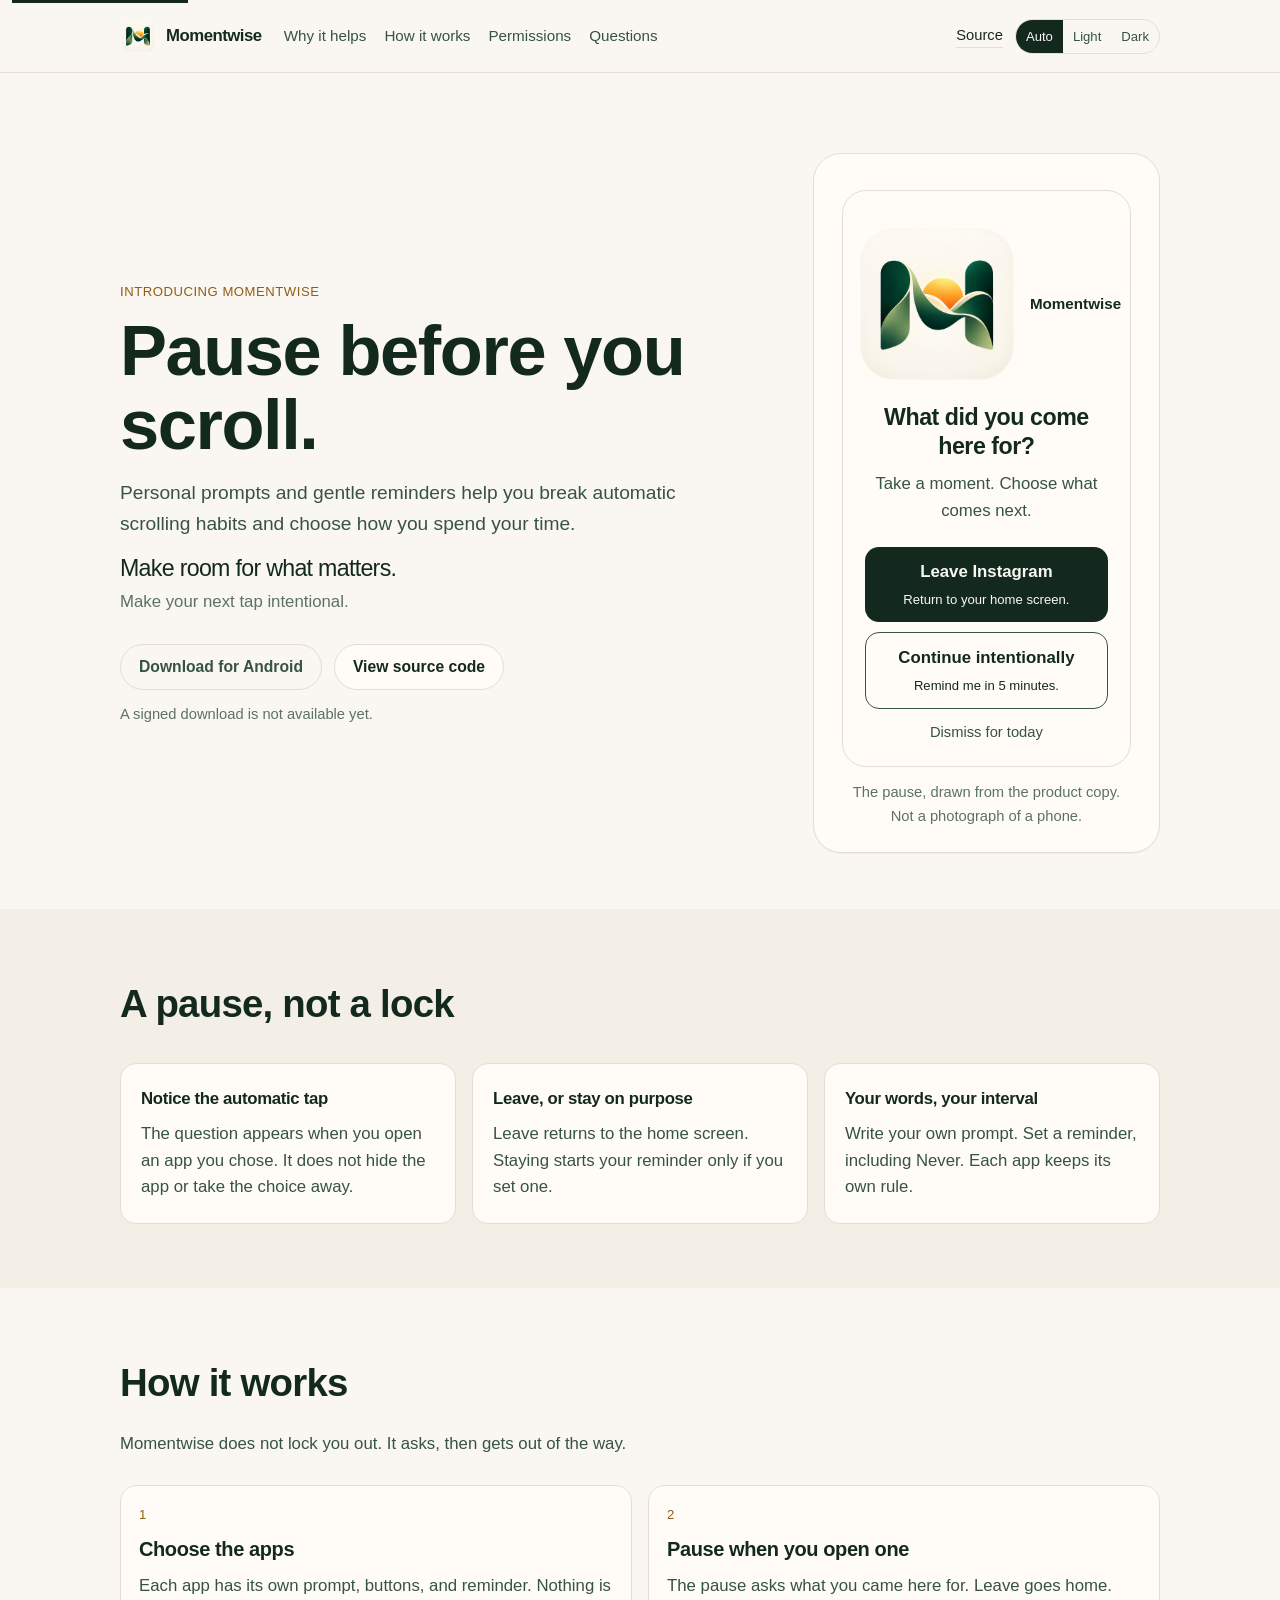
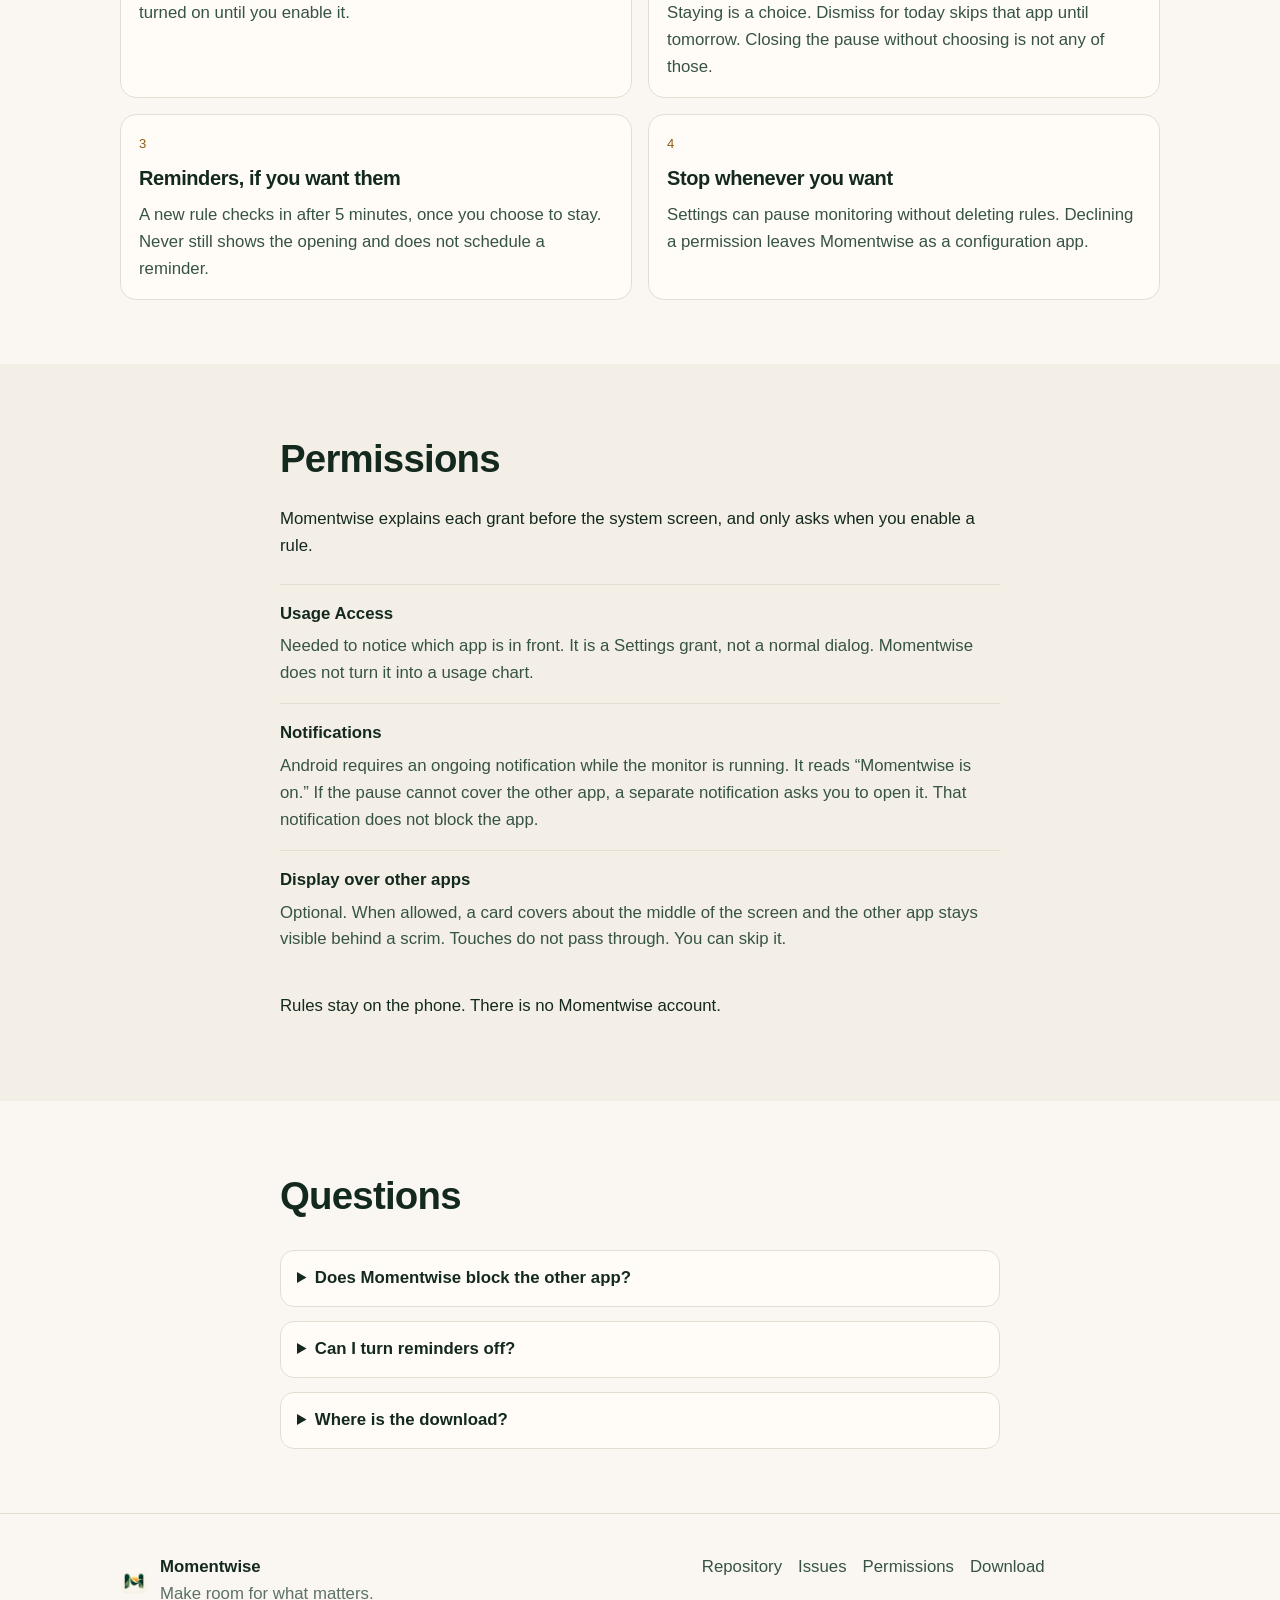
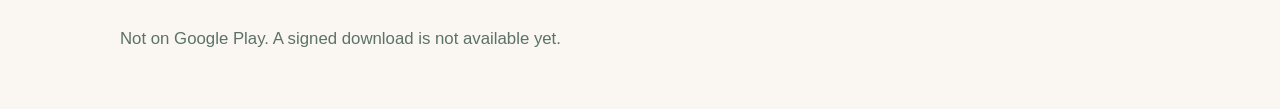
==== index.html @ bd6e4d8c "Pause the same visit once, and match the opening copy. Hold a covered-app stop while the pause is vi" ====
<!DOCTYPE html>
<html lang="en">
<head>
  <meta charset="UTF-8">
  <meta name="viewport" content="width=device-width, initial-scale=1.0">
  <title>Momentwise | Pause before you scroll</title>
  <meta name="description" content="Personal prompts and gentle reminders help you break automatic scrolling habits and choose how you spend your time.">
  <meta name="theme-color" content="#FAF7F2" id="meta-theme-color">
  <meta property="og:type" content="website">
  <meta property="og:url" content="https://nawzblaze.github.io/momentwise/">
  <meta property="og:title" content="Momentwise — Pause before you scroll.">
  <meta property="og:description" content="Personal prompts and gentle reminders help you break automatic scrolling habits and choose how you spend your time.">
  <meta name="twitter:card" content="summary">
  <meta name="twitter:title" content="Momentwise — Pause before you scroll.">
  <meta name="twitter:description" content="Personal prompts and gentle reminders help you break automatic scrolling habits and choose how you spend your time.">
  <link rel="canonical" href="https://nawzblaze.github.io/momentwise/">
  <link rel="icon" type="image/png" sizes="32x32" href="./assets/favicon-32.png">
  <link rel="icon" type="image/png" sizes="192x192" href="./assets/favicon-192.png">
  <link rel="apple-touch-icon" href="./assets/favicon-192.png">
  <script>
    (function() {
      try {
        const stored = localStorage.getItem('momentwise-theme') || localStorage.getItem('morrow-theme');
        if (stored && !localStorage.getItem('momentwise-theme')) {
          localStorage.setItem('momentwise-theme', stored);
        }
        const mql = window.matchMedia('(prefers-color-scheme: dark)');
        const isDark = stored === 'dark' || ((!stored || stored === 'system') && mql.matches);
        document.documentElement.setAttribute('data-theme', isDark ? 'dark' : 'light');
        document.documentElement.setAttribute('data-theme-preference', stored || 'system');
        const metaThemeColor = document.getElementById('meta-theme-color');
        if (metaThemeColor) metaThemeColor.setAttribute('content', isDark ? '#0F1412' : '#FAF7F2');
      } catch (e) {}
    })();
  </script>
  <link rel="stylesheet" href="./styles.css">
</head>
<body>
  <a href="#main" class="skip-link">Skip to main content</a>

  <header class="site-header">
    <div class="container header-inner">
      <a href="./" class="brand" aria-label="Momentwise home">
        <img src="./assets/logo.png" alt="" class="brand-mark" width="34" height="34">
        <span class="brand-name">Momentwise</span>
      </a>
      <button type="button" class="nav-toggle" aria-expanded="false" aria-controls="site-nav">
        <span class="nav-toggle-label">Menu</span>
      </button>
      <nav id="site-nav" class="site-nav" aria-label="Primary">
        <a href="#benefits">Why it helps</a>
        <a href="#how">How it works</a>
        <a href="#permissions">Permissions</a>
        <a href="#faq">Questions</a>
      </nav>
      <div class="header-tools">
        <a class="header-source" href="https://github.com/NawzBlaze/momentwise" target="_blank" rel="noopener noreferrer">Source</a>
        <div class="theme-selector" role="radiogroup" aria-label="Theme">
          <button type="button" class="theme-option" role="radio" aria-checked="false" data-theme-value="system">Auto</button>
          <button type="button" class="theme-option" role="radio" aria-checked="false" data-theme-value="light">Light</button>
          <button type="button" class="theme-option" role="radio" aria-checked="false" data-theme-value="dark">Dark</button>
        </div>
      </div>
    </div>
  </header>

  <main id="main">
    <section class="hero" aria-labelledby="hero-title">
      <div class="container hero-grid">
        <div>
          <p class="eyebrow">INTRODUCING MOMENTWISE</p>
          <h1 id="hero-title">Pause before you scroll.</h1>
          <p class="lede">Personal prompts and gentle reminders help you break automatic scrolling habits and choose how you spend your time.</p>
          <p class="brand-tagline">Make room for what matters.</p>
          <p class="secondary-line">Make your next tap intentional.</p>
          <div class="hero-actions">
            <button type="button" class="button button-primary" disabled aria-disabled="true">Download for Android</button>
            <a class="button button-secondary" href="https://github.com/NawzBlaze/momentwise" target="_blank" rel="noopener noreferrer">View source code</a>
          </div>
          <p class="status-line">A signed download is not available yet.</p>
        </div>
        <figure class="mark-panel">
          <div class="pause-card">
            <p class="pause-wordmark"><img src="./assets/logo.png" alt="" width="28" height="28">Momentwise</p>
            <h2>What did you come here for?</h2>
            <p class="support">Take a moment. Choose what comes next.</p>
            <div class="pause-choice primary">
              <strong>Leave Instagram</strong>
              <span>Return to your home screen.</span>
            </div>
            <div class="pause-choice secondary">
              <strong>Continue intentionally</strong>
              <span>Remind me in 5 minutes.</span>
            </div>
            <p class="pause-tertiary">Dismiss for today</p>
          </div>
          <figcaption>The pause, drawn from the product copy. Not a photograph of a phone.</figcaption>
        </figure>
      </div>
    </section>

    <section id="benefits" class="section section-alt" aria-labelledby="benefits-title">
      <div class="container">
        <h2 id="benefits-title">A pause, not a lock</h2>
        <div class="benefits">
          <article class="benefit">
            <h3>Notice the automatic tap</h3>
            <p>The question appears when you open an app you chose. It does not hide the app or take the choice away.</p>
          </article>
          <article class="benefit">
            <h3>Leave, or stay on purpose</h3>
            <p>Leave returns to the home screen. Staying starts your reminder only if you set one.</p>
          </article>
          <article class="benefit">
            <h3>Your words, your interval</h3>
            <p>Write your own prompt. Set a reminder, including Never. Each app keeps its own rule.</p>
          </article>
        </div>
      </div>
    </section>

    <section id="how" class="section" aria-labelledby="how-title">
      <div class="container">
        <h2 id="how-title">How it works</h2>
        <p class="section-intro">Momentwise does not lock you out. It asks, then gets out of the way.</p>
        <ol class="steps">
          <li>
            <span class="step-index">1</span>
            <h3>Choose the apps</h3>
            <p>Each app has its own prompt, buttons, and reminder. Nothing is turned on until you enable it.</p>
          </li>
          <li>
            <span class="step-index">2</span>
            <h3>Pause when you open one</h3>
            <p>The pause asks what you came here for. Leave goes home. Staying is a choice. Dismiss for today skips that app until tomorrow. Closing the pause without choosing is not any of those.</p>
          </li>
          <li>
            <span class="step-index">3</span>
            <h3>Reminders, if you want them</h3>
            <p>A new rule checks in after 5 minutes, once you choose to stay. Never still shows the opening and does not schedule a reminder.</p>
          </li>
          <li>
            <span class="step-index">4</span>
            <h3>Stop whenever you want</h3>
            <p>Settings can pause monitoring without deleting rules. Declining a permission leaves Momentwise as a configuration app.</p>
          </li>
        </ol>
      </div>
    </section>

    <section id="permissions" class="section section-alt" aria-labelledby="permissions-title">
      <div class="container narrow">
        <h2 id="permissions-title">Permissions</h2>
        <p>Momentwise explains each grant before the system screen, and only asks when you enable a rule.</p>
        <dl class="permission-list">
          <div>
            <dt>Usage Access</dt>
            <dd>Needed to notice which app is in front. It is a Settings grant, not a normal dialog. Momentwise does not turn it into a usage chart.</dd>
          </div>
          <div>
            <dt>Notifications</dt>
            <dd>Android requires an ongoing notification while the monitor is running. It reads “Momentwise is on.” If the pause cannot cover the other app, a separate notification asks you to open it. That notification does not block the app.</dd>
          </div>
          <div>
            <dt>Display over other apps</dt>
            <dd>Optional. When allowed, a card covers about the middle of the screen and the other app stays visible behind a scrim. Touches do not pass through. You can skip it.</dd>
          </div>
        </dl>
        <p>Rules stay on the phone. There is no Momentwise account.</p>
      </div>
    </section>

    <section id="faq" class="section" aria-labelledby="faq-title">
      <div class="container narrow">
        <h2 id="faq-title">Questions</h2>
        <div class="faq">
          <details>
            <summary>Does Momentwise block the other app?</summary>
            <p>No. Leave returns to the home screen. It does not force-stop the other app. If display over other apps is off, you get a notification instead, and the other app is not covered.</p>
          </details>
          <details>
            <summary>Can I turn reminders off?</summary>
            <p>Yes. Never still shows the opening pause and does not schedule a reminder. A custom interval uses the minutes you saved, not a fixed 5.</p>
          </details>
          <details>
            <summary>Where is the download?</summary>
            <p>Momentwise is not on Google Play. A signed download is not published yet, so the button stays off.</p>
          </details>
        </div>
      </div>
    </section>
  </main>

  <footer class="site-footer">
    <div class="container footer-inner">
      <div class="footer-brand">
        <img src="./assets/logo.png" alt="" width="28" height="28">
        <div>
          <strong>Momentwise</strong>
          <p>Make room for what matters.</p>
        </div>
      </div>
      <ul class="footer-links">
        <li><a href="https://github.com/NawzBlaze/momentwise">Repository</a></li>
        <li><a href="https://github.com/NawzBlaze/momentwise/issues">Issues</a></li>
        <li><a href="#permissions">Permissions</a></li>
        <li><a href="#download">Download</a></li>
      </ul>
      <p class="footer-note">Not on Google Play. A signed download is not available yet.</p>
    </div>
  </footer>
  <script src="./script.js"></script>
</body>
</html>
---- styles.css ----
/* Momentwise public site. Cream, forest green, restrained gold. */

:root {
  --bg: #faf7f2;
  --bg-alt: #f3efe7;
  --surface: #fffcf8;
  --text: #14291e;
  --text-soft: #365343;
  --text-faint: #5c7266;
  --line: #e4ddd2;
  --gold: #8f5d15;
  --gold-bg: rgba(194, 139, 56, 0.14);
  --focus: #8f5d15;
  --header: rgba(250, 247, 242, 0.92);
  --shadow: 0 1px 0 rgba(20, 41, 30, 0.04);
  --font: "Avenir Next", "Segoe UI", "Helvetica Neue", Arial, sans-serif;
  --sans: "Avenir Next", "Segoe UI", "Helvetica Neue", Arial, sans-serif;
  --max: 1040px;
  --narrow: 720px;
}

html[data-theme="dark"] {
  --bg: #0f1412;
  --bg-alt: #161c19;
  --surface: #1b221e;
  --text: #edf2ee;
  --text-soft: #c5d2ca;
  --text-faint: #9aada3;
  --line: #2c3832;
  --gold: #e2ac54;
  --gold-bg: rgba(226, 172, 84, 0.12);
  --focus: #e2ac54;
  --header: rgba(15, 20, 18, 0.92);
  --shadow: none;
}

* { box-sizing: border-box; }
html { scroll-behavior: smooth; }
body {
  margin: 0;
  background: var(--bg);
  color: var(--text);
  font-family: var(--sans);
  font-size: 1.05rem;
  line-height: 1.6;
}
img { max-width: 100%; height: auto; }
a { color: var(--gold); }
a:hover { text-decoration-thickness: 2px; }
:focus-visible {
  outline: 2px solid var(--focus);
  outline-offset: 3px;
}
.skip-link {
  position: absolute;
  left: 12px;
  top: -40px;
  background: var(--text);
  color: var(--bg);
  padding: 8px 12px;
  z-index: 10;
}
.skip-link:focus { top: 12px; }
.container { width: min(var(--max), calc(100% - 40px)); margin: 0 auto; }
.narrow { width: min(var(--narrow), calc(100% - 40px)); }

.site-header {
  position: sticky;
  top: 0;
  z-index: 5;
  background: var(--header);
  border-bottom: 1px solid var(--line);
  backdrop-filter: blur(10px);
}
.header-inner {
  display: flex;
  align-items: center;
  gap: 22px;
  min-height: 72px;
}
.brand {
  display: flex;
  align-items: center;
  gap: 10px;
  color: var(--text);
  text-decoration: none;
  font-weight: 650;
  letter-spacing: -0.03em;
  font-size: 1.05rem;
}
.brand-mark {
  display: block;
  width: 36px;
  height: 36px;
  border-radius: 9px;
}
.brand-tagline {
  margin: 14px 0 0;
  font-family: var(--font);
  font-size: 1.45rem;
  line-height: 1.25;
  letter-spacing: -0.03em;
}
.site-nav { display: flex; gap: 18px; }
.site-nav a {
  color: var(--text-soft);
  text-decoration: none;
  font-size: 0.95rem;
}
.site-nav a:hover { color: var(--text); }
.header-tools { margin-left: auto; display: flex; align-items: center; gap: 12px; }
.header-source {
  color: var(--text);
  text-decoration: none;
  font-size: 0.92rem;
  border-bottom: 1px solid var(--line);
}
.theme-selector { display: flex; border: 1px solid var(--line); border-radius: 999px; overflow: hidden; }
.theme-option {
  appearance: none;
  border: 0;
  background: transparent;
  color: var(--text-soft);
  font: inherit;
  font-size: 0.82rem;
  padding: 6px 10px;
  cursor: pointer;
}
.theme-option[aria-checked="true"] {
  background: var(--text);
  color: var(--bg);
}
.nav-toggle {
  display: none;
  margin-left: auto;
  border: 1px solid var(--line);
  background: var(--surface);
  color: var(--text);
  border-radius: 999px;
  padding: 6px 12px;
  font: inherit;
}

.hero { padding: 80px 0 56px; }
.hero-grid {
  display: grid;
  grid-template-columns: 1.3fr 0.7fr;
  gap: 48px;
  align-items: center;
}
.eyebrow {
  margin: 0 0 12px;
  color: var(--gold);
  font-size: 0.82rem;
  letter-spacing: 0.04em;
  text-transform: uppercase;
}
h1, h2, h3 { font-family: var(--font); font-weight: 560; letter-spacing: -0.02em; }
h1 { font-size: clamp(2.6rem, 6vw, 4.4rem); line-height: 1.05; margin: 0 0 16px; }
h2 { font-size: clamp(1.8rem, 3vw, 2.4rem); margin: 0 0 12px; }
h3 { font-size: 1.25rem; margin: 0 0 8px; }
.lede { font-size: 1.2rem; color: var(--text-soft); margin: 0; max-width: 38rem; }
.secondary-line { margin: 6px 0 0; color: var(--text-faint); }
.hero-actions { display: flex; flex-wrap: wrap; gap: 12px; margin: 28px 0 14px; }
.button {
  display: inline-flex;
  align-items: center;
  justify-content: center;
  min-height: 46px;
  padding: 0 18px;
  border-radius: 999px;
  text-decoration: none;
  font-size: 0.98rem;
  font-weight: 600;
}
.button-primary { background: var(--text); color: var(--bg); border: 1px solid var(--text); }
.button-primary:disabled {
  background: transparent;
  color: var(--text-soft);
  border-color: var(--line);
  opacity: 1;
  cursor: not-allowed;
}
.button-secondary { color: var(--text); border: 1px solid var(--line); background: var(--surface); }
.status-line {
  margin: 0;
  max-width: 38rem;
  color: var(--text-faint);
  font-size: 0.92rem;
  line-height: 1.45;
}
.mark-panel {
  margin: 0;
  background: var(--surface);
  border: 1px solid var(--line);
  box-shadow: var(--shadow);
  border-radius: 28px;
  padding: 36px 28px 24px;
  text-align: center;
}
.mark-panel img { width: min(220px, 70%); }
.mark-panel figcaption { color: var(--text-faint); font-size: 0.92rem; margin-top: 18px; }

.section { padding: 64px 0; }
.section-alt { background: var(--bg-alt); }
.section-intro { color: var(--text-soft); max-width: 42rem; }
.steps, .feature-list { list-style: none; padding: 0; margin: 28px 0 0; display: grid; gap: 16px; }
.steps { grid-template-columns: 1fr 1fr; }
.feature-list { grid-template-columns: 1fr 1fr; }
.steps li, .feature-list li {
  margin: 0;
  padding: 18px 18px 16px;
  background: var(--surface);
  border: 1px solid var(--line);
  border-radius: 16px;
}
.step-index {
  display: block;
  color: var(--gold);
  font-size: 0.82rem;
  letter-spacing: 0.08em;
  margin-bottom: 8px;
}
.steps p, .feature-list p, .permission-list dd, details p { color: var(--text-soft); margin: 0; }
.permission-list { margin: 24px 0; }
.permission-list div { padding: 16px 0; border-top: 1px solid var(--line); }
.permission-list dt { font-weight: 650; }
.permission-list dd { margin: 6px 0 0; }
.plain-list { padding-left: 1.1rem; color: var(--text-soft); }
code {
  font-family: ui-monospace, SFMono-Regular, Menlo, Consolas, monospace;
  font-size: 0.86em;
  background: var(--gold-bg);
  padding: 0.1em 0.35em;
  border-radius: 4px;
  overflow-wrap: anywhere;
}
details { border-top: 1px solid var(--line); padding: 14px 0; }
details:last-child { border-bottom: 1px solid var(--line); }
summary { cursor: pointer; font-weight: 650; }
summary:hover { color: var(--gold); }
details p { margin-top: 8px; }

.site-footer { border-top: 1px solid var(--line); padding: 40px 0 56px; }
.footer-inner {
  display: grid;
  grid-template-columns: 1.2fr 1fr;
  gap: 18px 32px;
  align-items: start;
}
.benefits { display: grid; grid-template-columns: repeat(3, 1fr); gap: 16px; margin-top: 28px; }
.benefit {
  background: var(--surface);
  border: 1px solid var(--line);
  border-radius: 16px;
  padding: 22px 20px;
}
.benefit h3 { margin: 0 0 8px; font-size: 1.05rem; }
.benefit p { margin: 0; color: var(--text-soft); }
.pause-card {
  background: var(--surface);
  border: 1px solid var(--line);
  border-radius: 24px;
  padding: 28px 22px 22px;
  text-align: center;
  max-width: 360px;
  margin: 0 auto;
}
.pause-card .eyebrow { margin-bottom: 14px; }
.pause-wordmark {
  display: flex;
  align-items: center;
  justify-content: center;
  gap: 8px;
  margin: 0 0 14px;
  font-size: 0.95rem;
  font-weight: 560;
}
.pause-wordmark img { border-radius: 6px; }
.pause-tertiary { margin: 12px 0 0; color: var(--text-soft); font-size: 0.92rem; }
.pause-card h2, .pause-card h3 {
  margin: 0;
  font-size: 1.45rem;
  line-height: 1.25;
  letter-spacing: -0.02em;
}
.pause-card .support { margin: 10px 0 22px; color: var(--text-soft); }
.pause-choice {
  display: block;
  width: 100%;
  border-radius: 14px;
  padding: 12px 14px;
  margin-top: 10px;
  text-align: center;
}
.pause-choice strong, .pause-choice span { display: block; }
.pause-choice span { font-size: 0.82rem; margin-top: 3px; font-weight: 400; }
.pause-choice.primary { background: var(--text); color: var(--bg); }
.pause-choice.secondary { background: transparent; color: var(--text); border: 1px solid var(--text-soft); }
.pause-card figcaption, .mark-panel figcaption { margin-top: 14px; }
.faq { display: grid; gap: 14px; margin-top: 24px; }
.faq details {
  background: var(--surface);
  border: 1px solid var(--line);
  border-radius: 14px;
  padding: 14px 16px;
}
.faq summary { cursor: pointer; font-weight: 600; }
.faq p { margin: 8px 0 0; color: var(--text-soft); }
.footer-note { grid-column: 1 / -1; max-width: 46rem; }
.footer-brand { display: flex; gap: 12px; align-items: center; }
.footer-brand p, .footer-note { margin: 0; color: var(--text-faint); }
.footer-links { display: flex; flex-wrap: wrap; gap: 16px; list-style: none; padding: 0; margin: 0; }
.footer-links a { color: var(--text-soft); text-decoration: none; }
.footer-links a:hover { color: var(--text); }

@media (max-width: 800px) {
  .hero { padding-top: 40px; }
  .hero-grid, .steps, .feature-list, .benefits, .footer-inner { grid-template-columns: 1fr; }
  .footer-note { grid-column: auto; }
  .nav-toggle { display: inline-flex; margin-left: auto; }
  .site-nav {
    display: none;
    position: absolute;
    left: 0;
    right: 0;
    top: 100%;
    background: var(--bg);
    border-bottom: 1px solid var(--line);
    padding: 8px 20px 16px;
    flex-direction: column;
    gap: 12px;
  }
  .site-nav.is-open { display: flex; }
  .header-inner { flex-wrap: wrap; gap: 12px; }
  .header-tools {
    width: 100%;
    justify-content: space-between;
    padding-bottom: 12px;
  }
  .mark-panel { order: -1; }
}

@media (prefers-reduced-motion: reduce) {
  html { scroll-behavior: auto; }
  * { transition: none !important; animation: none !important; }
}
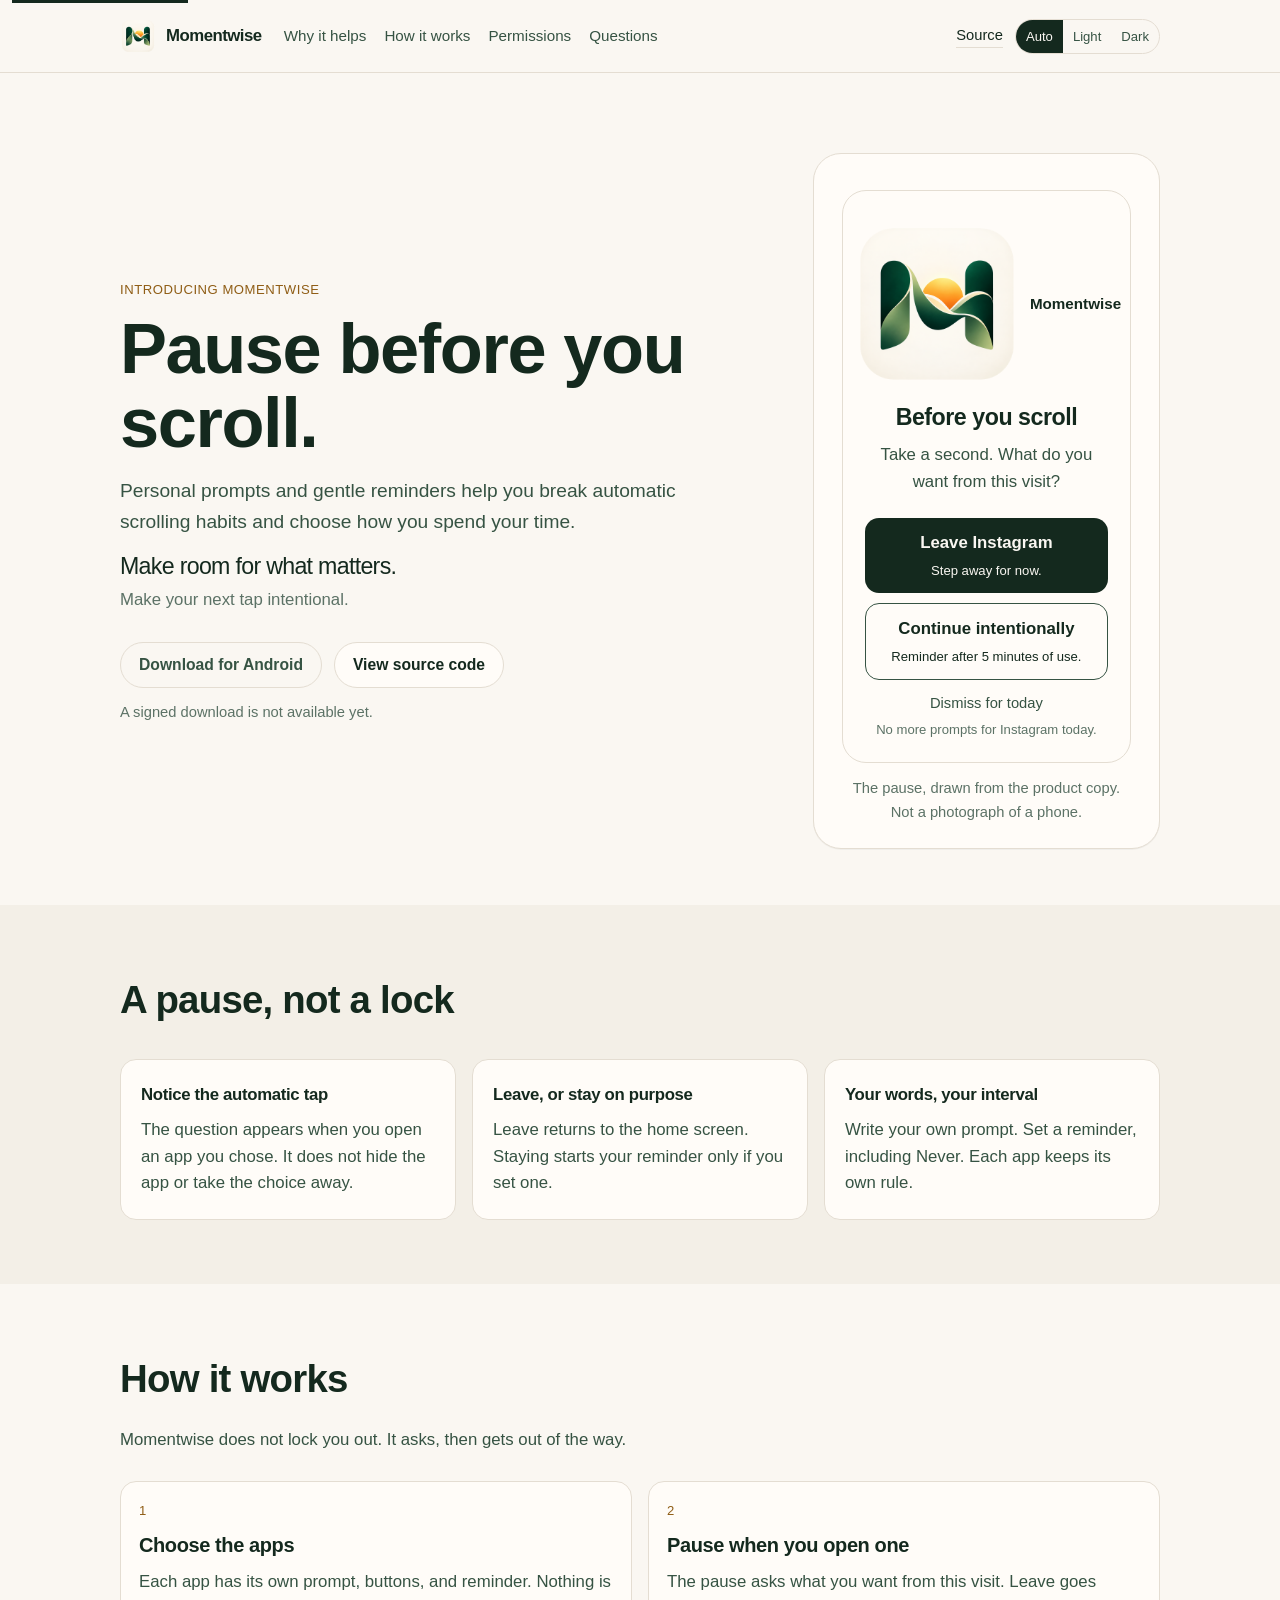
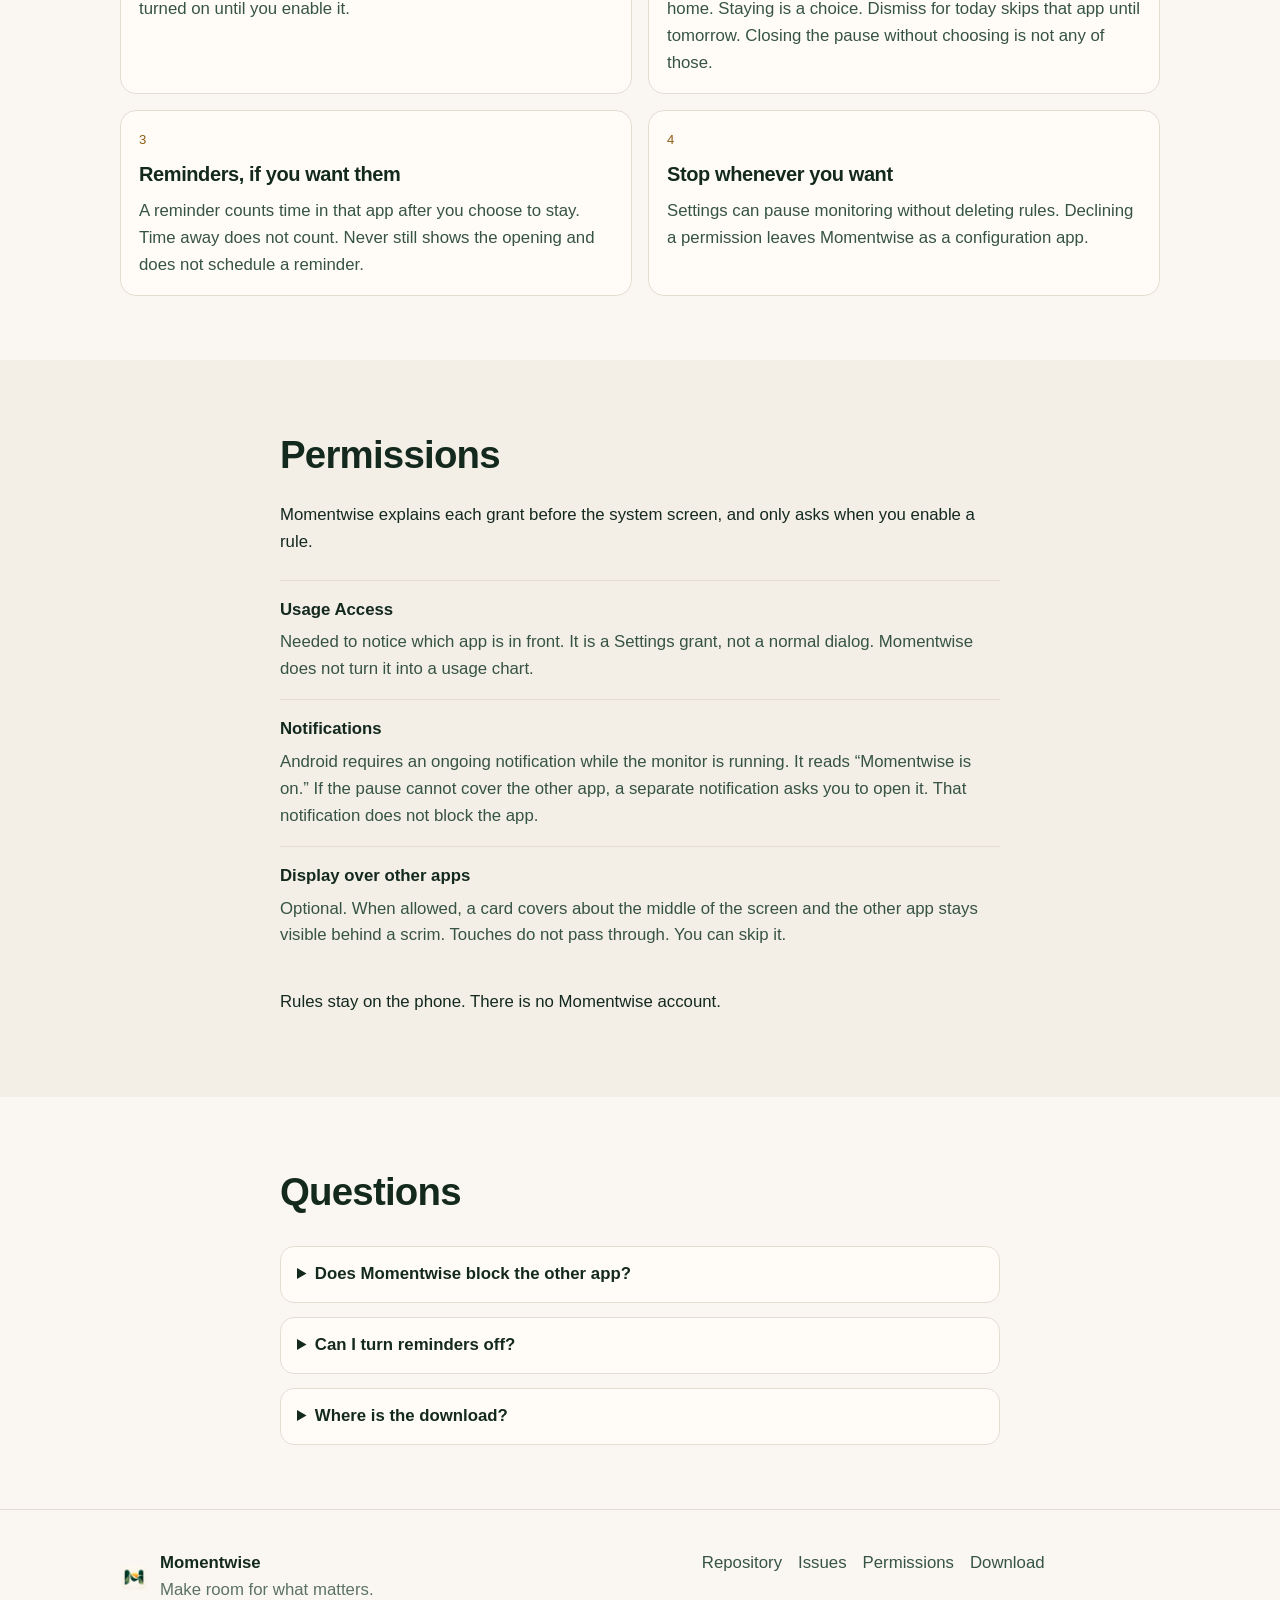
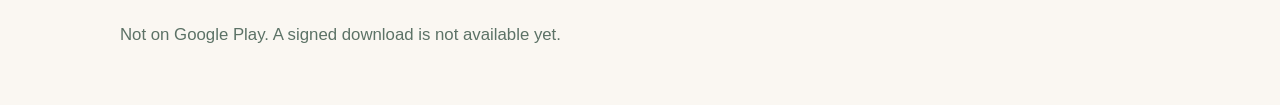
==== commit 2c733c0f: "Give each opening a visit id so a late callback cannot dismiss the next one. A usage event while the" ====
--- a/index.html
+++ b/index.html
@@ -77,22 +77,23 @@
             <button type="button" class="button button-primary" disabled aria-disabled="true">Download for Android</button>
             <a class="button button-secondary" href="https://github.com/NawzBlaze/momentwise" target="_blank" rel="noopener noreferrer">View source code</a>
           </div>
-          <p class="status-line">A signed download is not available yet.</p>
+          <p id="download" class="status-line">A signed download is not available yet.</p>
         </div>
         <figure class="mark-panel">
           <div class="pause-card">
             <p class="pause-wordmark"><img src="./assets/logo.png" alt="" width="28" height="28">Momentwise</p>
-            <h2>What did you come here for?</h2>
-            <p class="support">Take a moment. Choose what comes next.</p>
+            <h2>Before you scroll</h2>
+            <p class="support">Take a second. What do you want from this visit?</p>
             <div class="pause-choice primary">
               <strong>Leave Instagram</strong>
-              <span>Return to your home screen.</span>
+              <span>Step away for now.</span>
             </div>
             <div class="pause-choice secondary">
               <strong>Continue intentionally</strong>
-              <span>Remind me in 5 minutes.</span>
+              <span>Reminder after 5 minutes of use.</span>
             </div>
             <p class="pause-tertiary">Dismiss for today</p>
+            <p class="tertiary-help">No more prompts for Instagram today.</p>
           </div>
           <figcaption>The pause, drawn from the product copy. Not a photograph of a phone.</figcaption>
         </figure>
@@ -132,12 +133,12 @@
           <li>
             <span class="step-index">2</span>
             <h3>Pause when you open one</h3>
-            <p>The pause asks what you came here for. Leave goes home. Staying is a choice. Dismiss for today skips that app until tomorrow. Closing the pause without choosing is not any of those.</p>
+            <p>The pause asks what you want from this visit. Leave goes home. Staying is a choice. Dismiss for today skips that app until tomorrow. Closing the pause without choosing is not any of those.</p>
           </li>
           <li>
             <span class="step-index">3</span>
             <h3>Reminders, if you want them</h3>
-            <p>A new rule checks in after 5 minutes, once you choose to stay. Never still shows the opening and does not schedule a reminder.</p>
+            <p>A reminder counts time in that app after you choose to stay. Time away does not count. Never still shows the opening and does not schedule a reminder.</p>
           </li>
           <li>
             <span class="step-index">4</span>
@@ -180,7 +181,7 @@
           </details>
           <details>
             <summary>Can I turn reminders off?</summary>
-            <p>Yes. Never still shows the opening pause and does not schedule a reminder. A custom interval uses the minutes you saved, not a fixed 5.</p>
+            <p>Yes. Never still shows the opening pause and does not schedule a reminder. A saved interval counts foreground use of that app, not minutes on the clock while you are elsewhere.</p>
           </details>
           <details>
             <summary>Where is the download?</summary>
--- a/styles.css
+++ b/styles.css
@@ -297,6 +297,7 @@
 .pause-choice span { font-size: 0.82rem; margin-top: 3px; font-weight: 400; }
 .pause-choice.primary { background: var(--text); color: var(--bg); }
 .pause-choice.secondary { background: transparent; color: var(--text); border: 1px solid var(--text-soft); }
+.tertiary-help { margin: 4px 0 0; color: var(--text-faint); font-size: 0.82rem; }
 .pause-card figcaption, .mark-panel figcaption { margin-top: 14px; }
 .faq { display: grid; gap: 14px; margin-top: 24px; }
 .faq details {
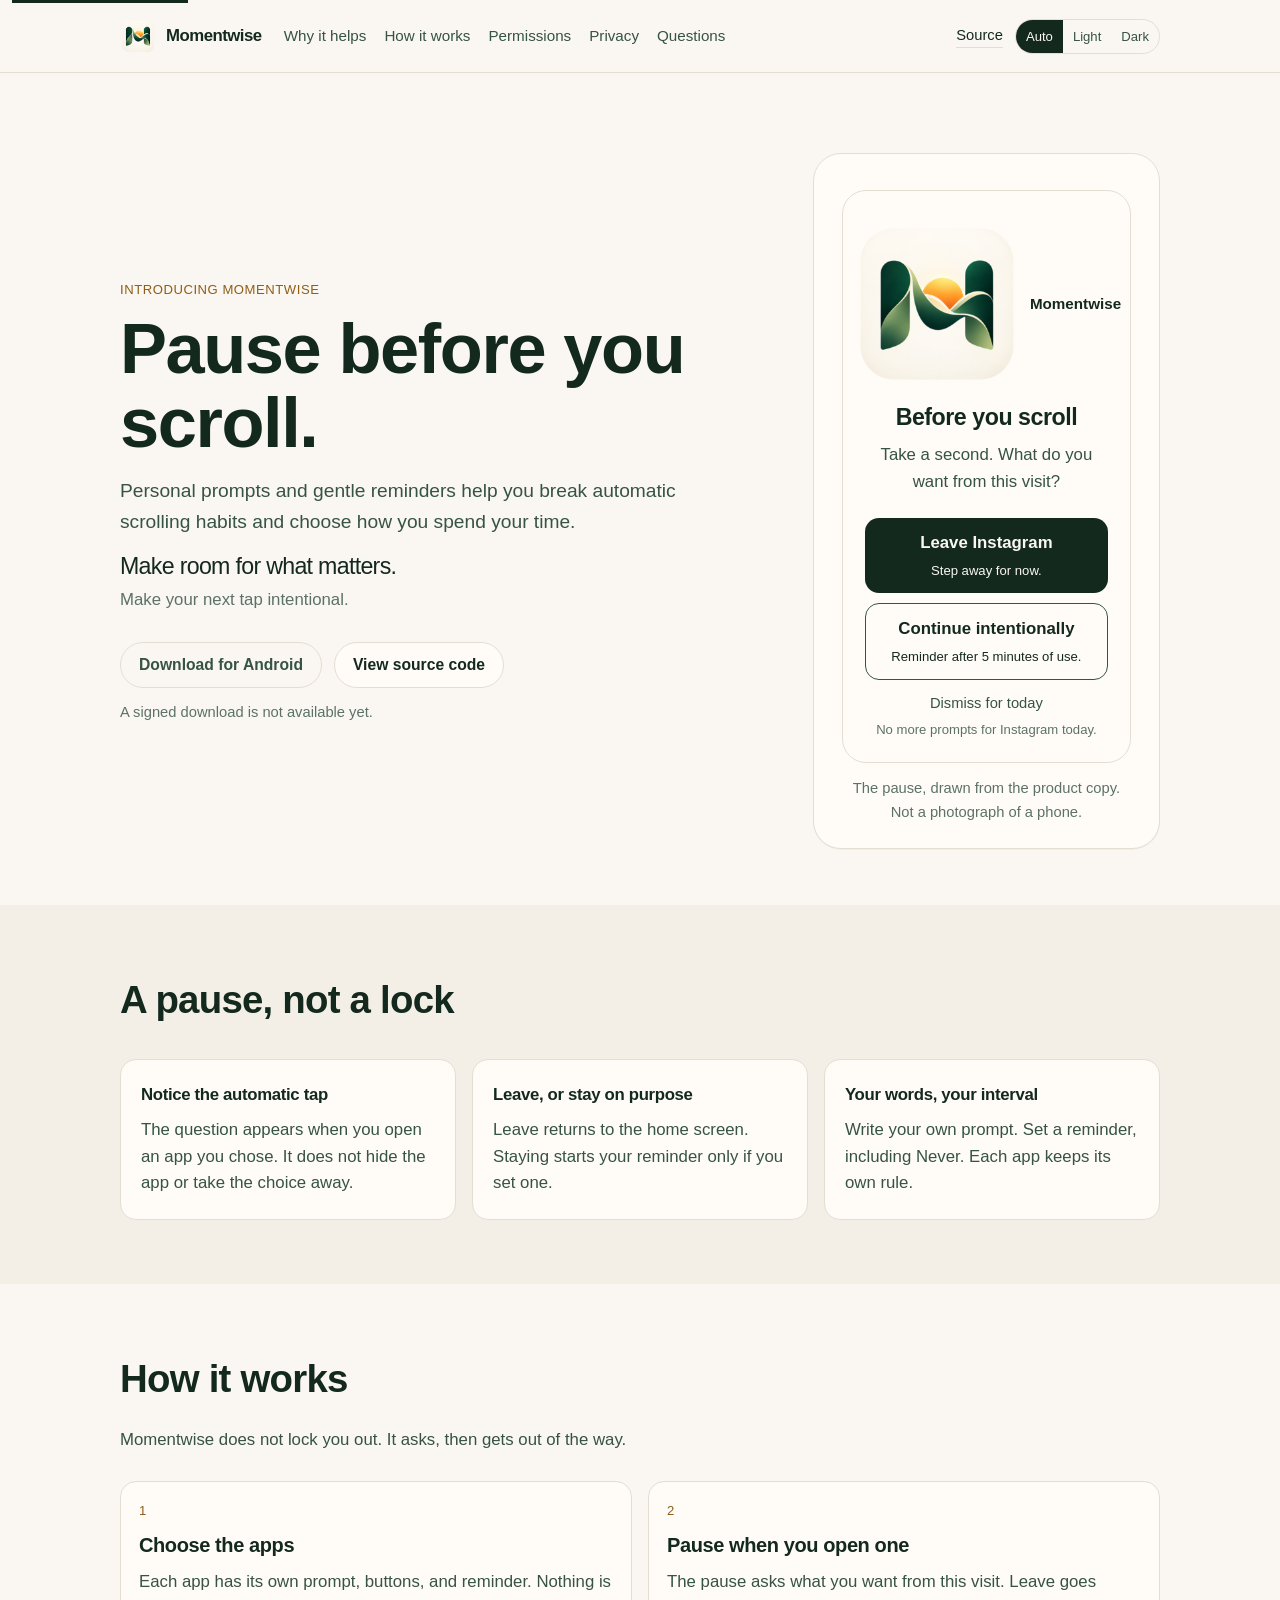
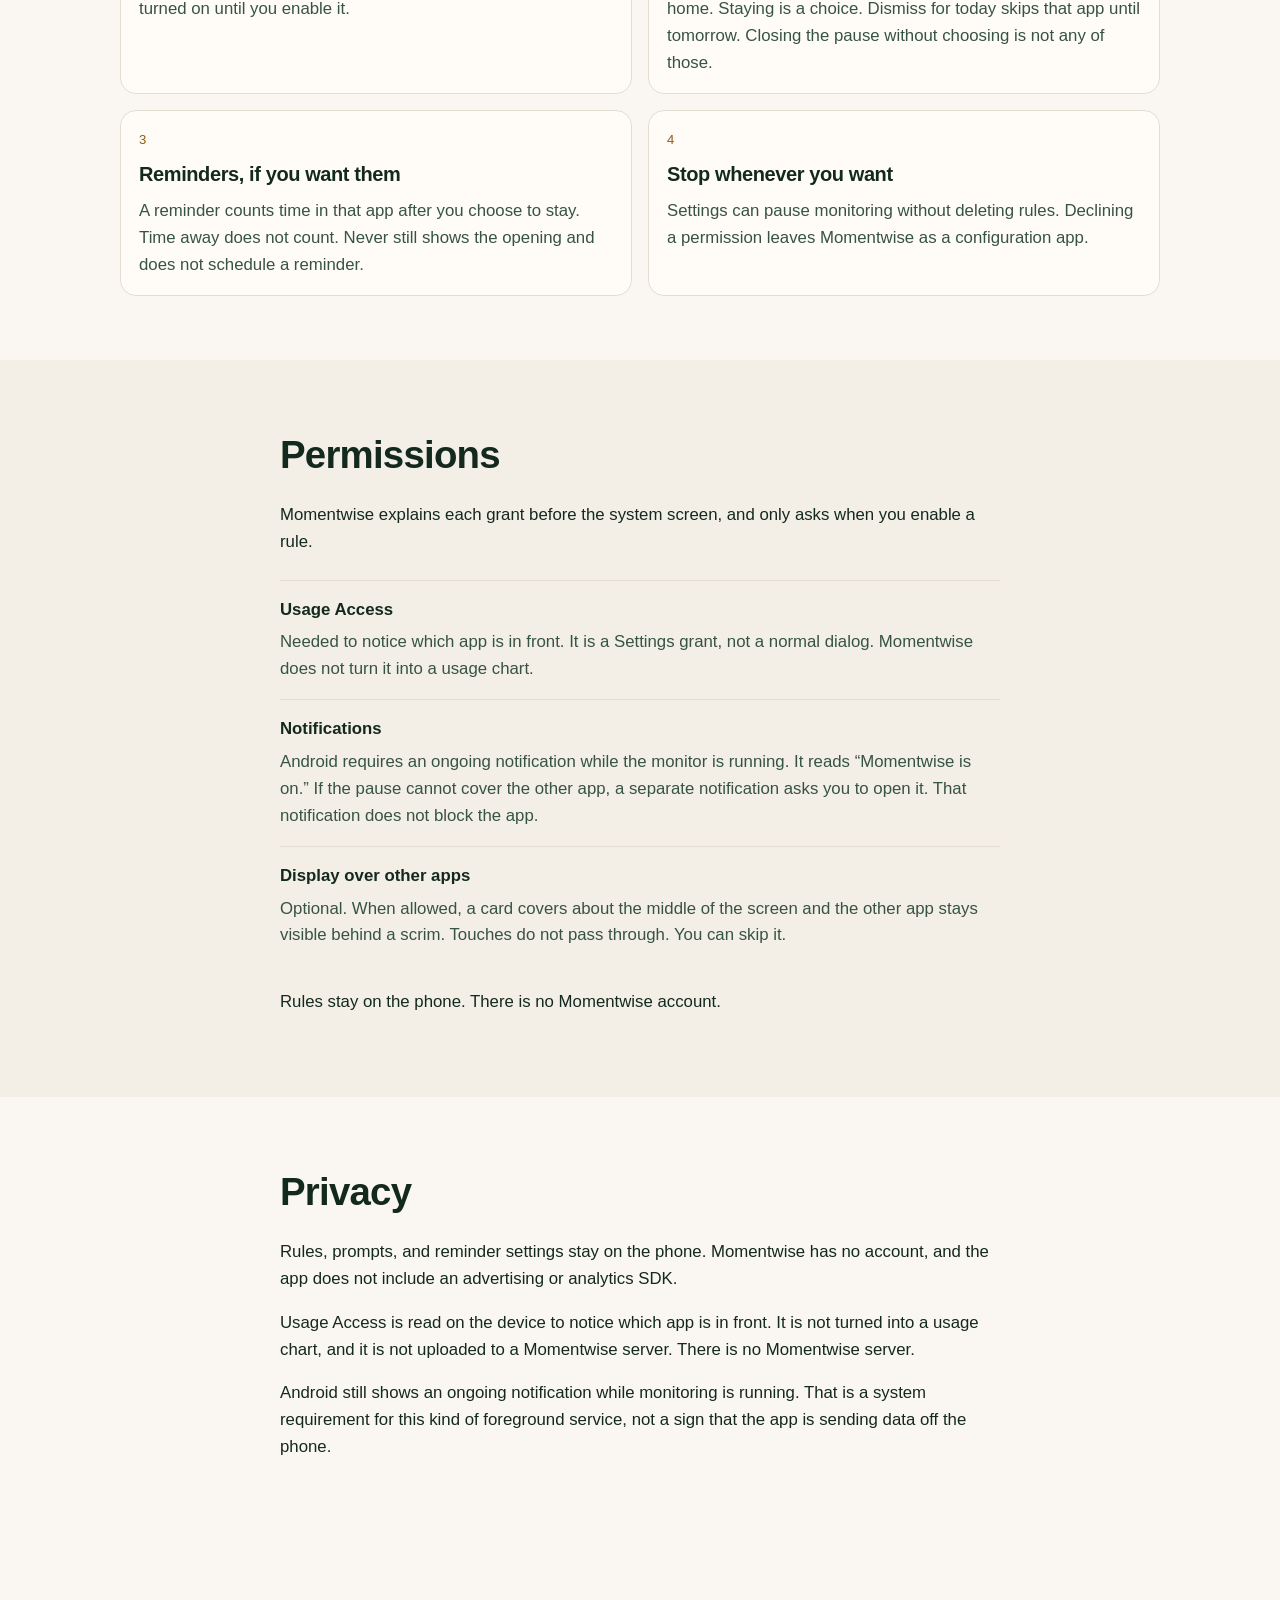
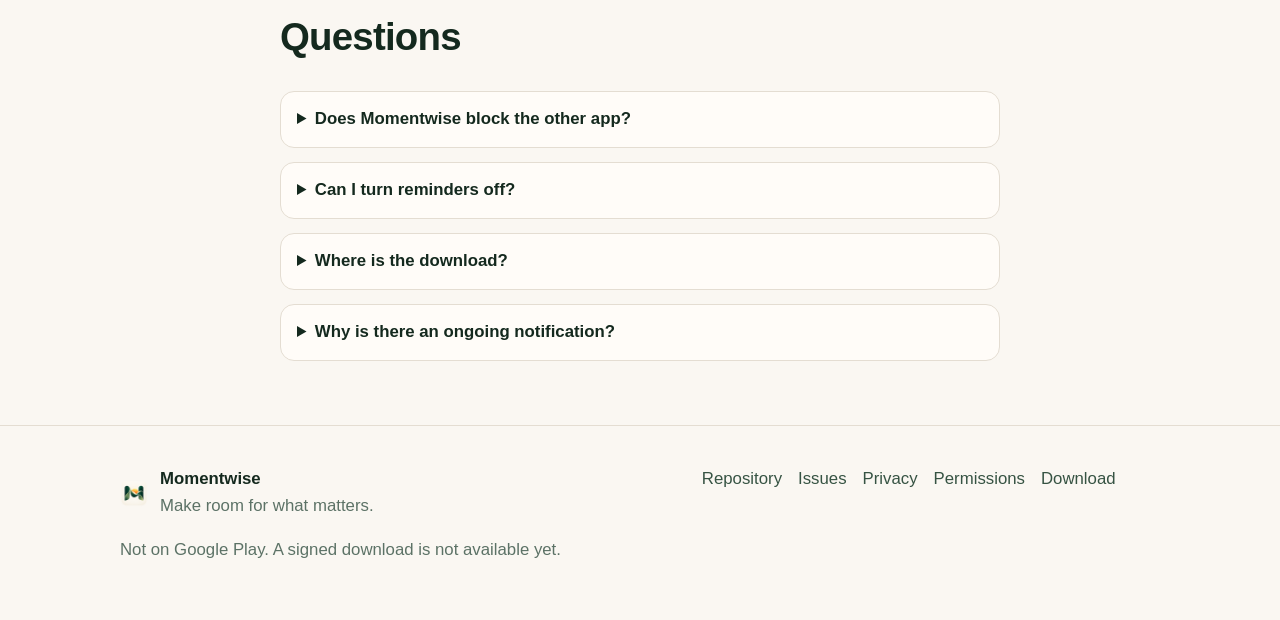
==== commit b140f83d: "Stop a removed opening from flashing back, and finish the public site metadata. Co-authored-by: aren" ====
--- a/index.html
+++ b/index.html
@@ -3,17 +3,36 @@
 <head>
   <meta charset="UTF-8">
   <meta name="viewport" content="width=device-width, initial-scale=1.0">
-  <title>Momentwise | Pause before you scroll</title>
-  <meta name="description" content="Personal prompts and gentle reminders help you break automatic scrolling habits and choose how you spend your time.">
+  <title>Momentwise | Pause Before You Scroll</title>
+  <meta name="description" content="Momentwise helps you pause before opening distracting apps and check in during actual app use. Set your own prompts and reminders on your Android phone.">
+  <meta name="robots" content="index, follow">
   <meta name="theme-color" content="#FAF7F2" id="meta-theme-color">
+  <link rel="canonical" href="https://nawzblaze.github.io/momentwise/">
   <meta property="og:type" content="website">
+  <meta property="og:site_name" content="Momentwise">
+  <meta property="og:locale" content="en">
   <meta property="og:url" content="https://nawzblaze.github.io/momentwise/">
-  <meta property="og:title" content="Momentwise — Pause before you scroll.">
-  <meta property="og:description" content="Personal prompts and gentle reminders help you break automatic scrolling habits and choose how you spend your time.">
-  <meta name="twitter:card" content="summary">
-  <meta name="twitter:title" content="Momentwise — Pause before you scroll.">
-  <meta name="twitter:description" content="Personal prompts and gentle reminders help you break automatic scrolling habits and choose how you spend your time.">
-  <link rel="canonical" href="https://nawzblaze.github.io/momentwise/">
+  <meta property="og:title" content="Momentwise | Pause Before You Scroll">
+  <meta property="og:description" content="Momentwise helps you pause before opening distracting apps and check in during actual app use. Set your own prompts and reminders on your Android phone.">
+  <meta property="og:image" content="https://nawzblaze.github.io/momentwise/assets/og.jpg">
+  <meta property="og:image:alt" content="Momentwise mark: a forest-green M and a golden sunrise">
+  <meta name="twitter:card" content="summary_large_image">
+  <meta name="twitter:title" content="Momentwise | Pause Before You Scroll">
+  <meta name="twitter:description" content="Momentwise helps you pause before opening distracting apps and check in during actual app use. Set your own prompts and reminders on your Android phone.">
+  <meta name="twitter:image" content="https://nawzblaze.github.io/momentwise/assets/og.jpg">
+  <meta name="twitter:image:alt" content="Momentwise mark: a forest-green M and a golden sunrise">
+  <script type="application/ld+json">
+    {
+      "@context": "https://schema.org",
+      "@type": "SoftwareApplication",
+      "name": "Momentwise",
+      "operatingSystem": "Android",
+      "applicationCategory": "LifestyleApplication",
+      "url": "https://nawzblaze.github.io/momentwise/",
+      "image": "https://nawzblaze.github.io/momentwise/assets/og.jpg",
+      "description": "Momentwise helps you pause before opening distracting apps and check in during actual app use. Set your own prompts and reminders on your Android phone."
+    }
+  </script>
   <link rel="icon" type="image/png" sizes="32x32" href="./assets/favicon-32.png">
   <link rel="icon" type="image/png" sizes="192x192" href="./assets/favicon-192.png">
   <link rel="apple-touch-icon" href="./assets/favicon-192.png">
@@ -41,7 +60,7 @@
   <header class="site-header">
     <div class="container header-inner">
       <a href="./" class="brand" aria-label="Momentwise home">
-        <img src="./assets/logo.png" alt="" class="brand-mark" width="34" height="34">
+        <img src="./assets/logo-mark.png" alt="" class="brand-mark" width="34" height="34">
         <span class="brand-name">Momentwise</span>
       </a>
       <button type="button" class="nav-toggle" aria-expanded="false" aria-controls="site-nav">
@@ -51,6 +70,7 @@
         <a href="#benefits">Why it helps</a>
         <a href="#how">How it works</a>
         <a href="#permissions">Permissions</a>
+        <a href="#privacy">Privacy</a>
         <a href="#faq">Questions</a>
       </nav>
       <div class="header-tools">
@@ -81,7 +101,7 @@
         </div>
         <figure class="mark-panel">
           <div class="pause-card">
-            <p class="pause-wordmark"><img src="./assets/logo.png" alt="" width="28" height="28">Momentwise</p>
+            <p class="pause-wordmark"><img src="./assets/logo-mark.png" alt="" width="28" height="28">Momentwise</p>
             <h2>Before you scroll</h2>
             <p class="support">Take a second. What do you want from this visit?</p>
             <div class="pause-choice primary">
@@ -171,6 +191,15 @@
       </div>
     </section>
 
+    <section id="privacy" class="section" aria-labelledby="privacy-title">
+      <div class="container narrow">
+        <h2 id="privacy-title">Privacy</h2>
+        <p>Rules, prompts, and reminder settings stay on the phone. Momentwise has no account, and the app does not include an advertising or analytics SDK.</p>
+        <p>Usage Access is read on the device to notice which app is in front. It is not turned into a usage chart, and it is not uploaded to a Momentwise server. There is no Momentwise server.</p>
+        <p>Android still shows an ongoing notification while monitoring is running. That is a system requirement for this kind of foreground service, not a sign that the app is sending data off the phone.</p>
+      </div>
+    </section>
+
     <section id="faq" class="section" aria-labelledby="faq-title">
       <div class="container narrow">
         <h2 id="faq-title">Questions</h2>
@@ -187,6 +216,10 @@
             <summary>Where is the download?</summary>
             <p>Momentwise is not on Google Play. A signed download is not published yet, so the button stays off.</p>
           </details>
+          <details>
+            <summary>Why is there an ongoing notification?</summary>
+            <p>Android requires one while Momentwise is monitoring. It stays silent and says “Momentwise is on.” Hiding it would also stop reliable monitoring. The app does not remove it.</p>
+          </details>
         </div>
       </div>
     </section>
@@ -195,7 +228,7 @@
   <footer class="site-footer">
     <div class="container footer-inner">
       <div class="footer-brand">
-        <img src="./assets/logo.png" alt="" width="28" height="28">
+        <img src="./assets/logo-mark.png" alt="" width="28" height="28">
         <div>
           <strong>Momentwise</strong>
           <p>Make room for what matters.</p>
@@ -204,6 +237,7 @@
       <ul class="footer-links">
         <li><a href="https://github.com/NawzBlaze/momentwise">Repository</a></li>
         <li><a href="https://github.com/NawzBlaze/momentwise/issues">Issues</a></li>
+        <li><a href="#privacy">Privacy</a></li>
         <li><a href="#permissions">Permissions</a></li>
         <li><a href="#download">Download</a></li>
       </ul>
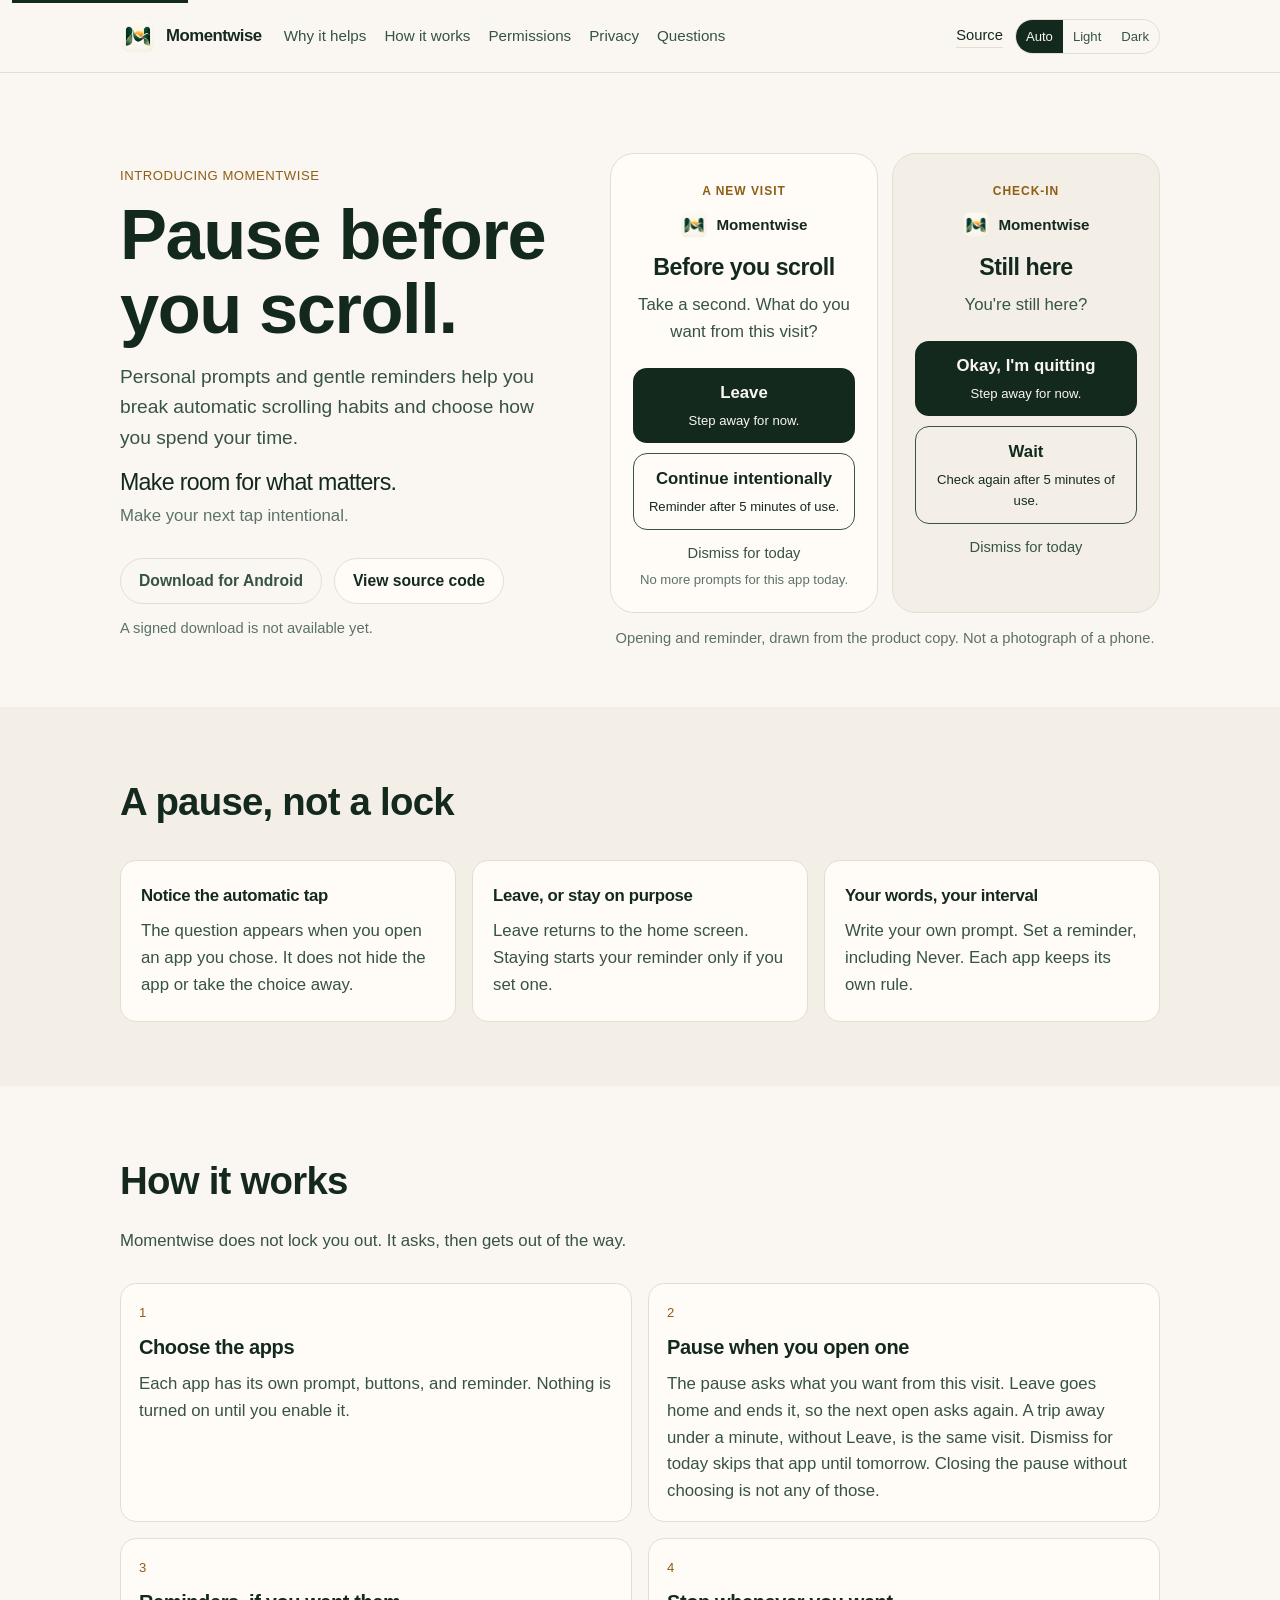
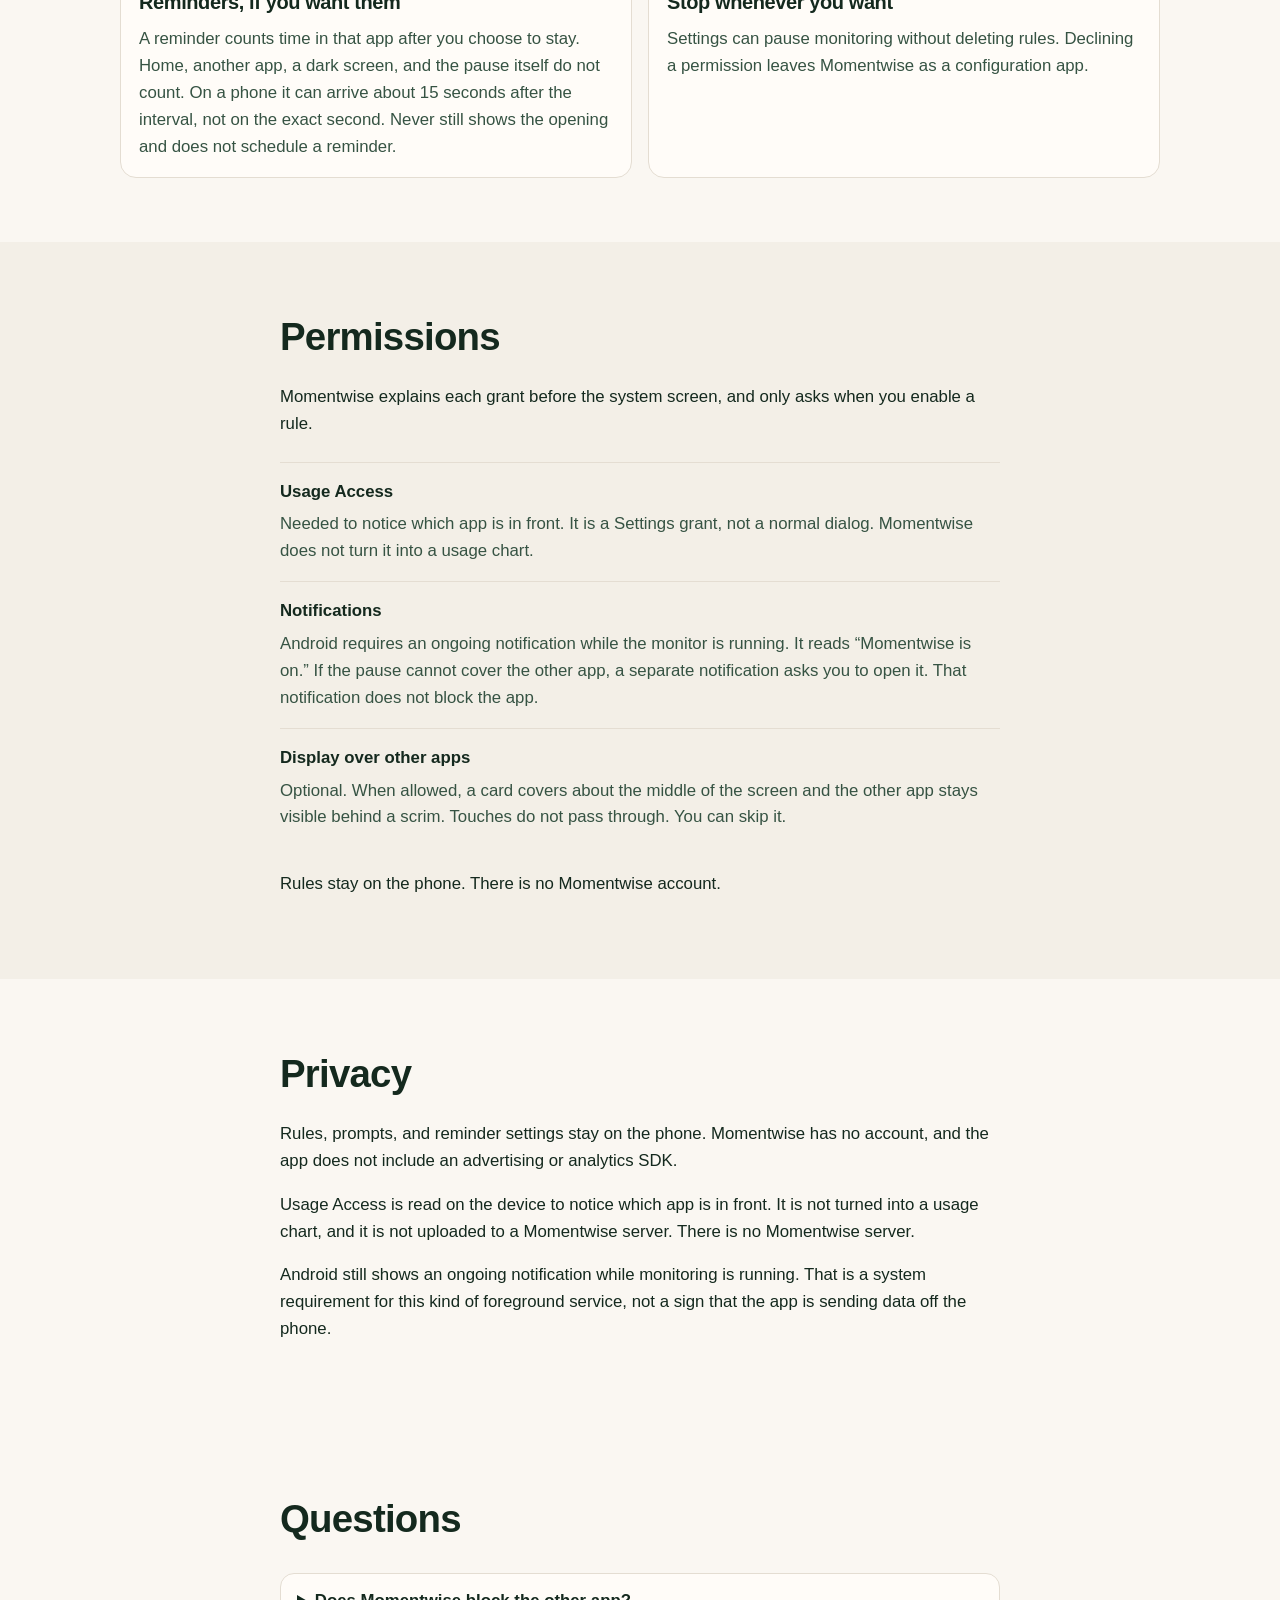
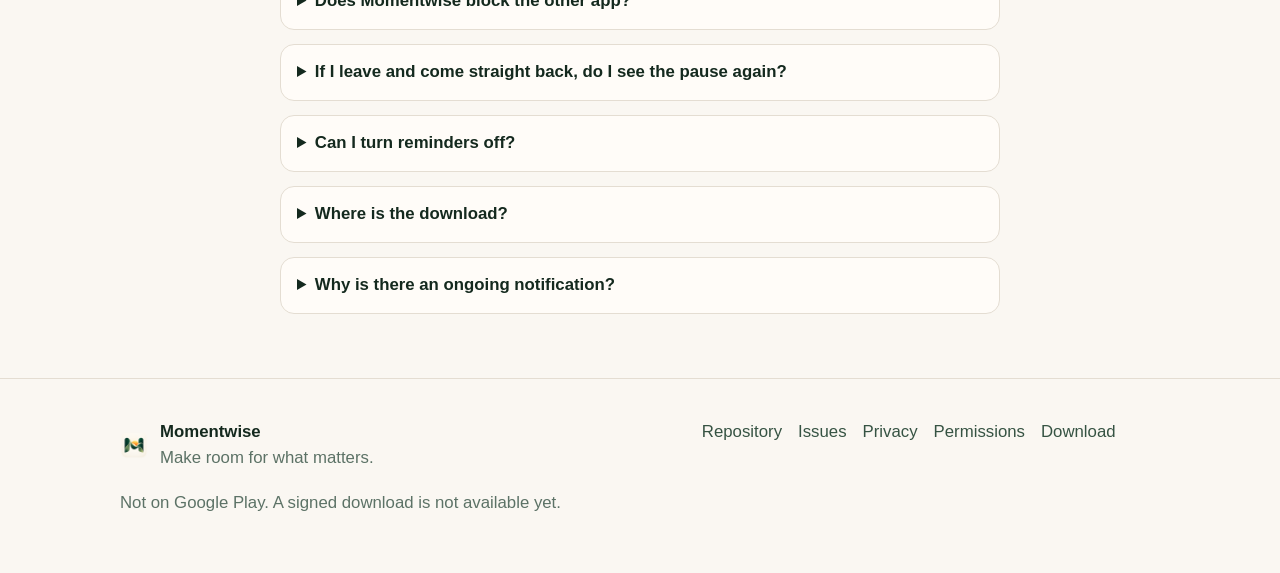
==== commit 63d7c637: "Keep a short trip home as the same visit, and let a slow poll still count. A disk reload was droppin" ====
--- a/index.html
+++ b/index.html
@@ -100,22 +100,40 @@
           <p id="download" class="status-line">A signed download is not available yet.</p>
         </div>
         <figure class="mark-panel">
-          <div class="pause-card">
-            <p class="pause-wordmark"><img src="./assets/logo-mark.png" alt="" width="28" height="28">Momentwise</p>
-            <h2>Before you scroll</h2>
-            <p class="support">Take a second. What do you want from this visit?</p>
-            <div class="pause-choice primary">
-              <strong>Leave Instagram</strong>
-              <span>Step away for now.</span>
+          <div class="pause-pair">
+            <div class="pause-card">
+              <p class="pause-kicker">A new visit</p>
+              <p class="pause-wordmark"><img src="./assets/logo-mark.png" alt="" width="28" height="28">Momentwise</p>
+              <h2>Before you scroll</h2>
+              <p class="support">Take a second. What do you want from this visit?</p>
+              <div class="pause-choice primary">
+                <strong>Leave</strong>
+                <span>Step away for now.</span>
+              </div>
+              <div class="pause-choice secondary">
+                <strong>Continue intentionally</strong>
+                <span>Reminder after 5 minutes of use.</span>
+              </div>
+              <p class="pause-tertiary">Dismiss for today</p>
+              <p class="tertiary-help">No more prompts for this app today.</p>
             </div>
-            <div class="pause-choice secondary">
-              <strong>Continue intentionally</strong>
-              <span>Reminder after 5 minutes of use.</span>
+            <div class="pause-card pause-card-reminder">
+              <p class="pause-kicker">Check-in</p>
+              <p class="pause-wordmark"><img src="./assets/logo-mark.png" alt="" width="28" height="28">Momentwise</p>
+              <h2>Still here</h2>
+              <p class="support">You're still here?</p>
+              <div class="pause-choice primary">
+                <strong>Okay, I'm quitting</strong>
+                <span>Step away for now.</span>
+              </div>
+              <div class="pause-choice secondary">
+                <strong>Wait</strong>
+                <span>Check again after 5 minutes of use.</span>
+              </div>
+              <p class="pause-tertiary">Dismiss for today</p>
             </div>
-            <p class="pause-tertiary">Dismiss for today</p>
-            <p class="tertiary-help">No more prompts for Instagram today.</p>
-          </div>
-          <figcaption>The pause, drawn from the product copy. Not a photograph of a phone.</figcaption>
+          </div>
+          <figcaption>Opening and reminder, drawn from the product copy. Not a photograph of a phone.</figcaption>
         </figure>
       </div>
     </section>
@@ -153,12 +171,12 @@
           <li>
             <span class="step-index">2</span>
             <h3>Pause when you open one</h3>
-            <p>The pause asks what you want from this visit. Leave goes home. Staying is a choice. Dismiss for today skips that app until tomorrow. Closing the pause without choosing is not any of those.</p>
+            <p>The pause asks what you want from this visit. Leave goes home and ends it, so the next open asks again. A trip away under a minute, without Leave, is the same visit. Dismiss for today skips that app until tomorrow. Closing the pause without choosing is not any of those.</p>
           </li>
           <li>
             <span class="step-index">3</span>
             <h3>Reminders, if you want them</h3>
-            <p>A reminder counts time in that app after you choose to stay. Time away does not count. Never still shows the opening and does not schedule a reminder.</p>
+            <p>A reminder counts time in that app after you choose to stay. Home, another app, a dark screen, and the pause itself do not count. On a phone it can arrive about 15 seconds after the interval, not on the exact second. Never still shows the opening and does not schedule a reminder.</p>
           </li>
           <li>
             <span class="step-index">4</span>
@@ -207,6 +225,10 @@
           <details>
             <summary>Does Momentwise block the other app?</summary>
             <p>No. Leave returns to the home screen. It does not force-stop the other app. If display over other apps is off, you get a notification instead, and the other app is not covered.</p>
+          </details>
+          <details>
+            <summary>If I leave and come straight back, do I see the pause again?</summary>
+            <p>Not if you were away for less than a minute and you did not tap Leave. That is the same visit, and the reminder keeps the time you already spent. Leave ends the visit. Coming back after a minute, or after Leave, asks again unless you dismissed that app for today.</p>
           </details>
           <details>
             <summary>Can I turn reminders off?</summary>
--- a/styles.css
+++ b/styles.css
@@ -144,8 +144,8 @@
 .hero { padding: 80px 0 56px; }
 .hero-grid {
   display: grid;
-  grid-template-columns: 1.3fr 0.7fr;
-  gap: 48px;
+  grid-template-columns: minmax(0, 0.9fr) minmax(0, 1.1fr);
+  gap: 40px;
   align-items: center;
 }
 .eyebrow {
@@ -191,15 +191,15 @@
 }
 .mark-panel {
   margin: 0;
-  background: var(--surface);
-  border: 1px solid var(--line);
-  box-shadow: var(--shadow);
-  border-radius: 28px;
-  padding: 36px 28px 24px;
-  text-align: center;
-}
-.mark-panel img { width: min(220px, 70%); }
-.mark-panel figcaption { color: var(--text-faint); font-size: 0.92rem; margin-top: 18px; }
+  min-width: 0;
+}
+.mark-panel figcaption { color: var(--text-faint); font-size: 0.92rem; margin-top: 14px; text-align: center; }
+.pause-pair {
+  display: grid;
+  grid-template-columns: 1fr 1fr;
+  gap: 14px;
+  min-width: 0;
+}
 
 .section { padding: 64px 0; }
 .section-alt { background: var(--bg-alt); }
@@ -276,7 +276,16 @@
   font-size: 0.95rem;
   font-weight: 560;
 }
-.pause-wordmark img { border-radius: 6px; }
+.pause-wordmark img { width: 28px; height: 28px; border-radius: 6px; }
+.pause-kicker {
+  margin: 0 0 10px;
+  color: var(--gold);
+  font-size: 0.75rem;
+  letter-spacing: 0.08em;
+  text-transform: uppercase;
+  font-weight: 650;
+}
+.pause-card-reminder { background: var(--bg-alt); }
 .pause-tertiary { margin: 12px 0 0; color: var(--text-soft); font-size: 0.92rem; }
 .pause-card h2, .pause-card h3 {
   margin: 0;
@@ -316,8 +325,8 @@
 .footer-links a:hover { color: var(--text); }
 
 @media (max-width: 800px) {
-  .hero { padding-top: 40px; }
-  .hero-grid, .steps, .feature-list, .benefits, .footer-inner { grid-template-columns: 1fr; }
+  .hero { padding-top: 36px; }
+  .hero-grid, .steps, .feature-list, .benefits, .footer-inner, .pause-pair { grid-template-columns: 1fr; }
   .footer-note { grid-column: auto; }
   .nav-toggle { display: inline-flex; margin-left: auto; }
   .site-nav {
@@ -342,6 +351,15 @@
   .mark-panel { order: -1; }
 }
 
+@media (max-width: 390px) {
+  .container, .narrow { width: min(var(--max), calc(100% - 28px)); }
+  .hero { padding-top: 28px; }
+  h1 { font-size: 2.15rem; }
+  .pause-card { padding: 22px 16px 18px; }
+  .theme-option { padding: 6px 8px; font-size: 0.82rem; }
+  .header-source { font-size: 0.85rem; }
+}
+
 @media (prefers-reduced-motion: reduce) {
   html { scroll-behavior: auto; }
   * { transition: none !important; animation: none !important; }
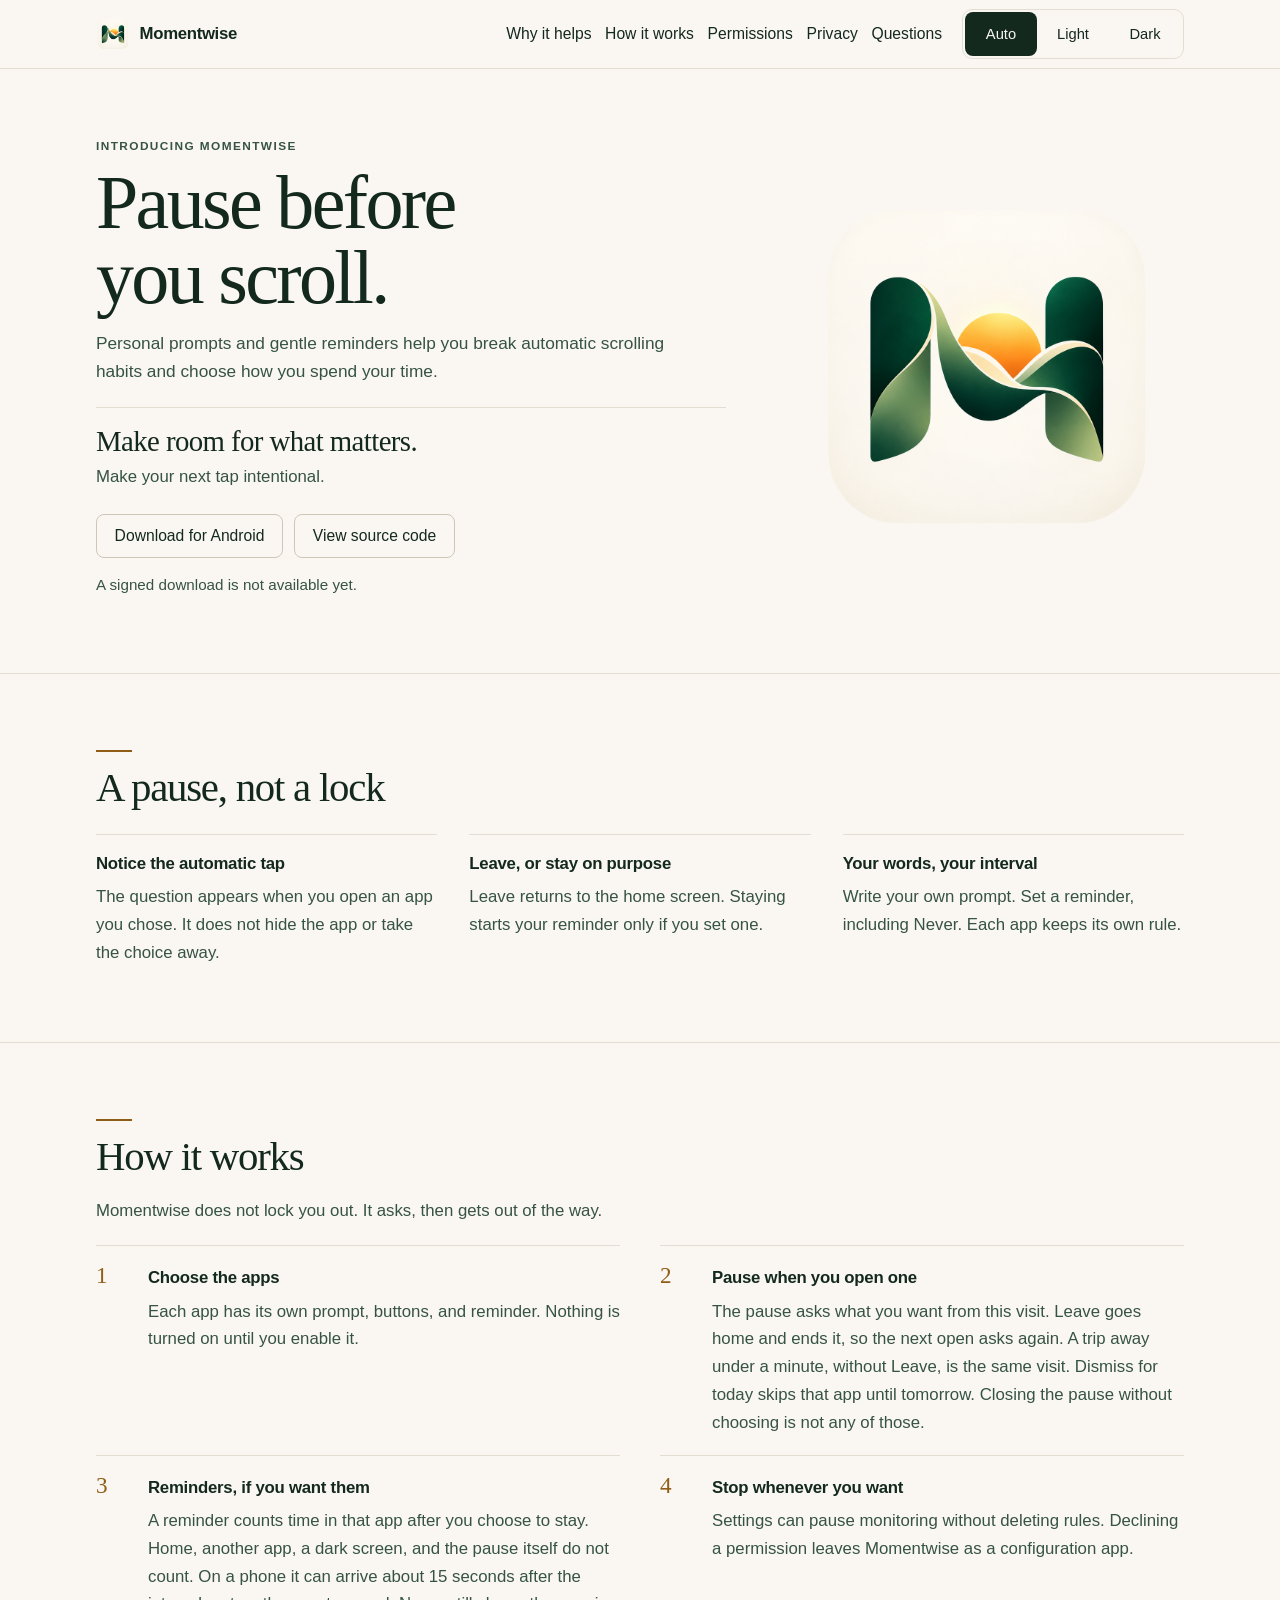
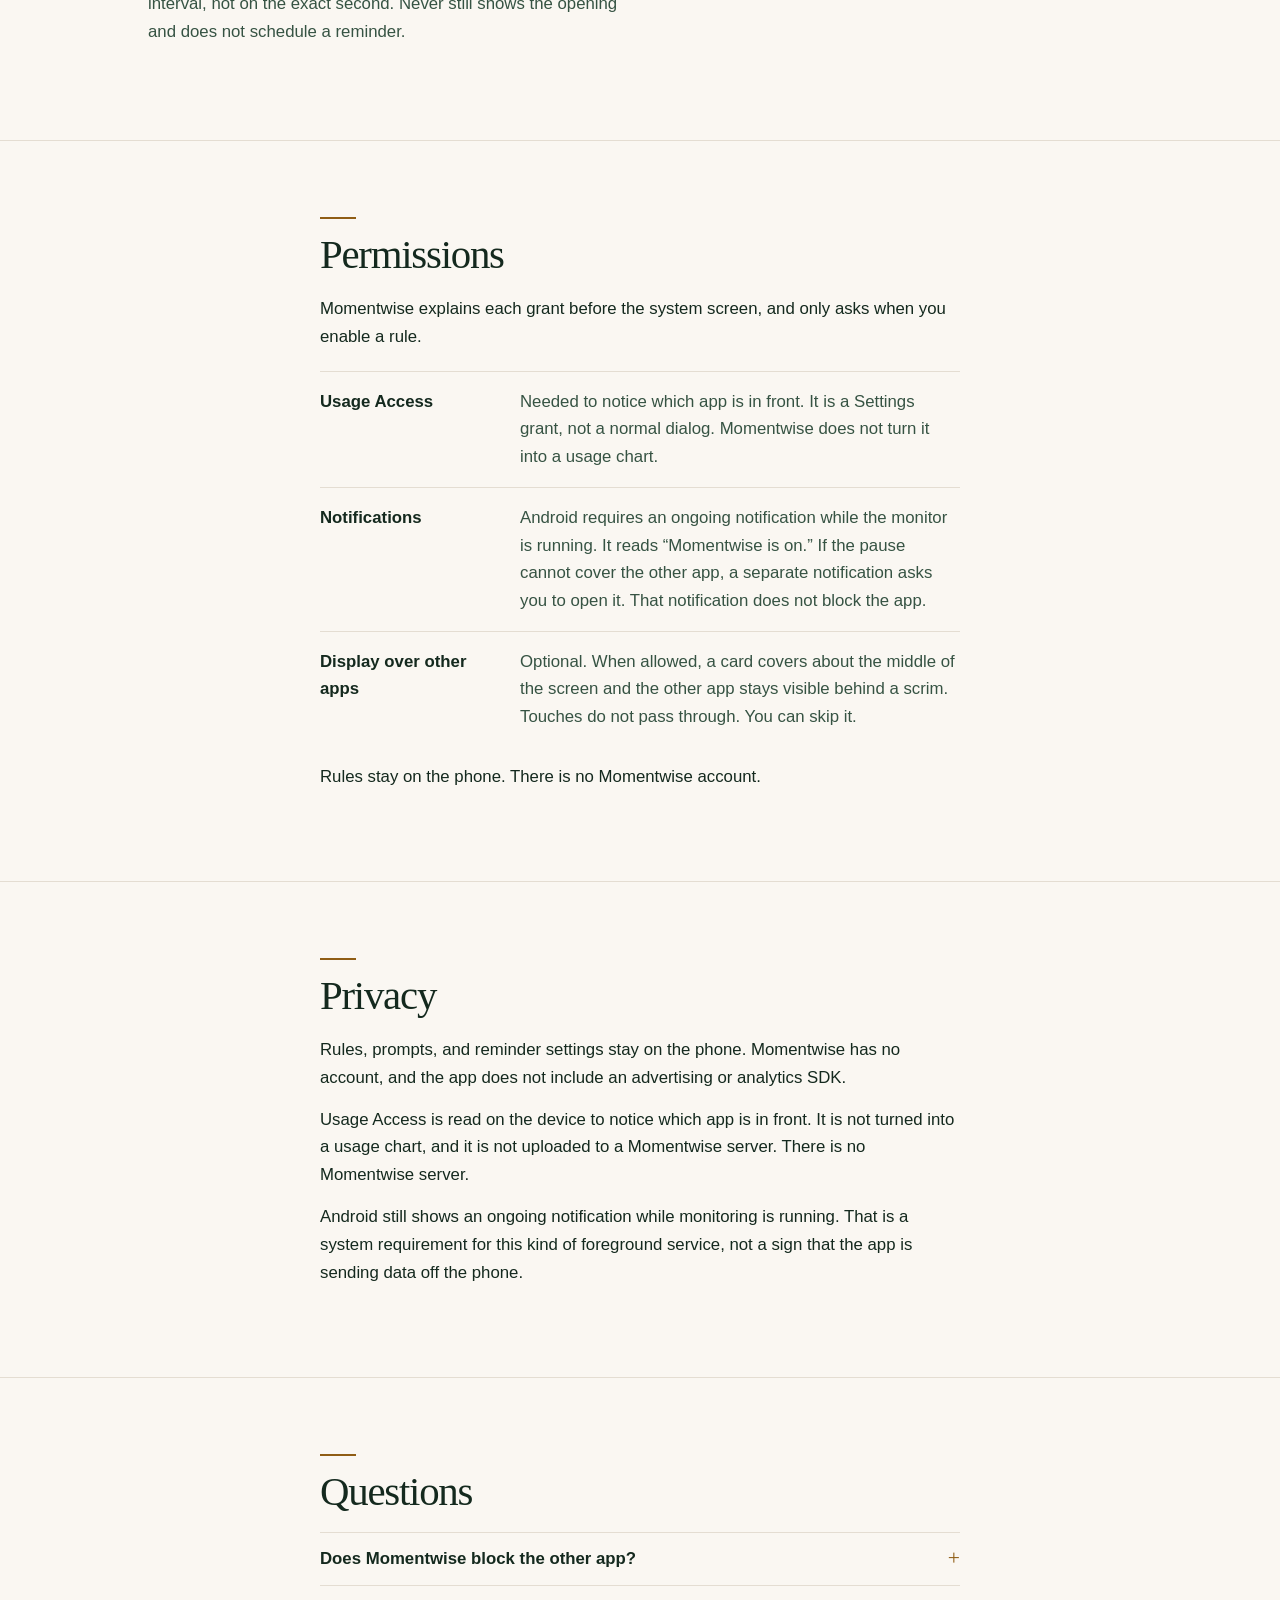
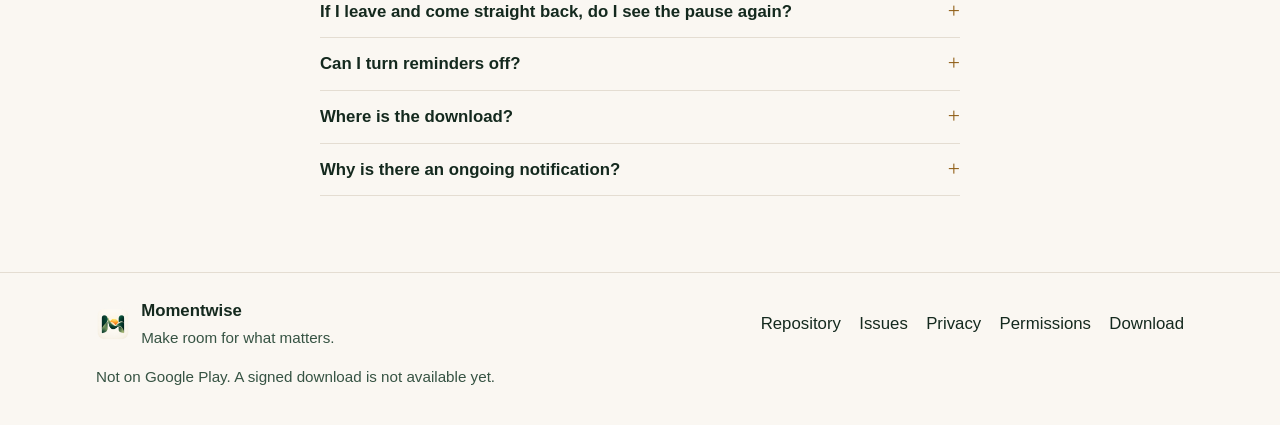
==== commit ca17e499: "Redesign the homepage and gate the Android download. Remove the fake pause cards, show the approved " ====
--- a/index.html
+++ b/index.html
@@ -5,6 +5,7 @@
   <meta name="viewport" content="width=device-width, initial-scale=1.0">
   <title>Momentwise | Pause Before You Scroll</title>
   <meta name="description" content="Momentwise helps you pause before opening distracting apps and check in during actual app use. Set your own prompts and reminders on your Android phone.">
+  <meta name="google-site-verification" content="01omZfSAZVcvwrjPL0O4zI9x9tx9-AXHt6KhZnlq8tw" />
   <meta name="robots" content="index, follow">
   <meta name="theme-color" content="#FAF7F2" id="meta-theme-color">
   <link rel="canonical" href="https://nawzblaze.github.io/momentwise/">
@@ -36,6 +37,7 @@
   <link rel="icon" type="image/png" sizes="32x32" href="./assets/favicon-32.png">
   <link rel="icon" type="image/png" sizes="192x192" href="./assets/favicon-192.png">
   <link rel="apple-touch-icon" href="./assets/favicon-192.png">
+  <link rel="preload" as="image" href="./assets/logo.png">
   <script>
     (function() {
       try {
@@ -73,13 +75,10 @@
         <a href="#privacy">Privacy</a>
         <a href="#faq">Questions</a>
       </nav>
-      <div class="header-tools">
-        <a class="header-source" href="https://github.com/NawzBlaze/momentwise" target="_blank" rel="noopener noreferrer">Source</a>
-        <div class="theme-selector" role="radiogroup" aria-label="Theme">
-          <button type="button" class="theme-option" role="radio" aria-checked="false" data-theme-value="system">Auto</button>
-          <button type="button" class="theme-option" role="radio" aria-checked="false" data-theme-value="light">Light</button>
-          <button type="button" class="theme-option" role="radio" aria-checked="false" data-theme-value="dark">Dark</button>
-        </div>
+      <div class="theme-selector" role="radiogroup" aria-label="Theme">
+        <button type="button" class="theme-option" role="radio" aria-checked="false" data-theme-value="system">Auto</button>
+        <button type="button" class="theme-option" role="radio" aria-checked="false" data-theme-value="light">Light</button>
+        <button type="button" class="theme-option" role="radio" aria-checked="false" data-theme-value="dark">Dark</button>
       </div>
     </div>
   </header>
@@ -87,58 +86,28 @@
   <main id="main">
     <section class="hero" aria-labelledby="hero-title">
       <div class="container hero-grid">
-        <div>
+        <div class="hero-copy">
           <p class="eyebrow">INTRODUCING MOMENTWISE</p>
           <h1 id="hero-title">Pause before you scroll.</h1>
           <p class="lede">Personal prompts and gentle reminders help you break automatic scrolling habits and choose how you spend your time.</p>
           <p class="brand-tagline">Make room for what matters.</p>
           <p class="secondary-line">Make your next tap intentional.</p>
           <div class="hero-actions">
-            <button type="button" class="button button-primary" disabled aria-disabled="true">Download for Android</button>
+            <button type="button" class="button button-primary" id="download-button" disabled aria-disabled="true">Download for Android</button>
             <a class="button button-secondary" href="https://github.com/NawzBlaze/momentwise" target="_blank" rel="noopener noreferrer">View source code</a>
           </div>
-          <p id="download" class="status-line">A signed download is not available yet.</p>
-        </div>
-        <figure class="mark-panel">
-          <div class="pause-pair">
-            <div class="pause-card">
-              <p class="pause-kicker">A new visit</p>
-              <p class="pause-wordmark"><img src="./assets/logo-mark.png" alt="" width="28" height="28">Momentwise</p>
-              <h2>Before you scroll</h2>
-              <p class="support">Take a second. What do you want from this visit?</p>
-              <div class="pause-choice primary">
-                <strong>Leave</strong>
-                <span>Step away for now.</span>
-              </div>
-              <div class="pause-choice secondary">
-                <strong>Continue intentionally</strong>
-                <span>Reminder after 5 minutes of use.</span>
-              </div>
-              <p class="pause-tertiary">Dismiss for today</p>
-              <p class="tertiary-help">No more prompts for this app today.</p>
-            </div>
-            <div class="pause-card pause-card-reminder">
-              <p class="pause-kicker">Check-in</p>
-              <p class="pause-wordmark"><img src="./assets/logo-mark.png" alt="" width="28" height="28">Momentwise</p>
-              <h2>Still here</h2>
-              <p class="support">You're still here?</p>
-              <div class="pause-choice primary">
-                <strong>Okay, I'm quitting</strong>
-                <span>Step away for now.</span>
-              </div>
-              <div class="pause-choice secondary">
-                <strong>Wait</strong>
-                <span>Check again after 5 minutes of use.</span>
-              </div>
-              <p class="pause-tertiary">Dismiss for today</p>
-            </div>
-          </div>
-          <figcaption>Opening and reminder, drawn from the product copy. Not a photograph of a phone.</figcaption>
+          <div class="download-block" id="download">
+            <p class="status-line" id="download-status" aria-live="polite">A signed download is not available yet.</p>
+            <div id="download-details" class="download-details" hidden></div>
+          </div>
+        </div>
+        <figure class="hero-mark">
+          <img class="hero-logo" src="./assets/logo.png" width="960" height="960" alt="Momentwise mark: a forest-green M and a golden sunrise" fetchpriority="high" decoding="async">
         </figure>
       </div>
     </section>
 
-    <section id="benefits" class="section section-alt" aria-labelledby="benefits-title">
+    <section id="benefits" class="section" aria-labelledby="benefits-title">
       <div class="container">
         <h2 id="benefits-title">A pause, not a lock</h2>
         <div class="benefits">
@@ -165,29 +134,37 @@
         <ol class="steps">
           <li>
             <span class="step-index">1</span>
-            <h3>Choose the apps</h3>
-            <p>Each app has its own prompt, buttons, and reminder. Nothing is turned on until you enable it.</p>
+            <div>
+              <h3>Choose the apps</h3>
+              <p>Each app has its own prompt, buttons, and reminder. Nothing is turned on until you enable it.</p>
+            </div>
           </li>
           <li>
             <span class="step-index">2</span>
-            <h3>Pause when you open one</h3>
-            <p>The pause asks what you want from this visit. Leave goes home and ends it, so the next open asks again. A trip away under a minute, without Leave, is the same visit. Dismiss for today skips that app until tomorrow. Closing the pause without choosing is not any of those.</p>
+            <div>
+              <h3>Pause when you open one</h3>
+              <p>The pause asks what you want from this visit. Leave goes home and ends it, so the next open asks again. A trip away under a minute, without Leave, is the same visit. Dismiss for today skips that app until tomorrow. Closing the pause without choosing is not any of those.</p>
+            </div>
           </li>
           <li>
             <span class="step-index">3</span>
-            <h3>Reminders, if you want them</h3>
-            <p>A reminder counts time in that app after you choose to stay. Home, another app, a dark screen, and the pause itself do not count. On a phone it can arrive about 15 seconds after the interval, not on the exact second. Never still shows the opening and does not schedule a reminder.</p>
+            <div>
+              <h3>Reminders, if you want them</h3>
+              <p>A reminder counts time in that app after you choose to stay. Home, another app, a dark screen, and the pause itself do not count. On a phone it can arrive about 15 seconds after the interval, not on the exact second. Never still shows the opening and does not schedule a reminder.</p>
+            </div>
           </li>
           <li>
             <span class="step-index">4</span>
-            <h3>Stop whenever you want</h3>
-            <p>Settings can pause monitoring without deleting rules. Declining a permission leaves Momentwise as a configuration app.</p>
+            <div>
+              <h3>Stop whenever you want</h3>
+              <p>Settings can pause monitoring without deleting rules. Declining a permission leaves Momentwise as a configuration app.</p>
+            </div>
           </li>
         </ol>
       </div>
     </section>
 
-    <section id="permissions" class="section section-alt" aria-labelledby="permissions-title">
+    <section id="permissions" class="section" aria-labelledby="permissions-title">
       <div class="container narrow">
         <h2 id="permissions-title">Permissions</h2>
         <p>Momentwise explains each grant before the system screen, and only asks when you enable a rule.</p>
@@ -236,7 +213,7 @@
           </details>
           <details>
             <summary>Where is the download?</summary>
-            <p>Momentwise is not on Google Play. A signed download is not published yet, so the button stays off.</p>
+            <p>Momentwise is not on Google Play. The download button links to a signed release file only when one is published.</p>
           </details>
           <details>
             <summary>Why is there an ongoing notification?</summary>
@@ -250,7 +227,7 @@
   <footer class="site-footer">
     <div class="container footer-inner">
       <div class="footer-brand">
-        <img src="./assets/logo-mark.png" alt="" width="28" height="28">
+        <img src="./assets/logo-mark.png" alt="" width="34" height="34">
         <div>
           <strong>Momentwise</strong>
           <p>Make room for what matters.</p>
@@ -263,7 +240,7 @@
         <li><a href="#permissions">Permissions</a></li>
         <li><a href="#download">Download</a></li>
       </ul>
-      <p class="footer-note">Not on Google Play. A signed download is not available yet.</p>
+      <p class="footer-note" id="footer-download-note">Not on Google Play. A signed download is not available yet.</p>
     </div>
   </footer>
   <script src="./script.js"></script>
--- a/styles.css
+++ b/styles.css
@@ -1,366 +1,608 @@
-/* Momentwise public site. Cream, forest green, restrained gold. */
+/* Momentwise public site. Cream, forest green, restrained gold. No remote fonts. */
 
 :root {
   --bg: #faf7f2;
-  --bg-alt: #f3efe7;
-  --surface: #fffcf8;
   --text: #14291e;
   --text-soft: #365343;
   --text-faint: #5c7266;
   --line: #e4ddd2;
+  --line-strong: #cfc6b8;
   --gold: #8f5d15;
-  --gold-bg: rgba(194, 139, 56, 0.14);
-  --focus: #8f5d15;
-  --header: rgba(250, 247, 242, 0.92);
-  --shadow: 0 1px 0 rgba(20, 41, 30, 0.04);
-  --font: "Avenir Next", "Segoe UI", "Helvetica Neue", Arial, sans-serif;
-  --sans: "Avenir Next", "Segoe UI", "Helvetica Neue", Arial, sans-serif;
-  --max: 1040px;
-  --narrow: 720px;
+  --focus: #14291e;
+  --header: rgba(250, 247, 242, 0.94);
+  --serif: "Iowan Old Style", "Palatino Linotype", Palatino, Georgia, "Liberation Serif", "Times New Roman", serif;
+  --sans: "Avenir Next", "Segoe UI", "Helvetica Neue", "Liberation Sans", Arial, sans-serif;
+  --max: 68rem;
+  --narrow: 40rem;
+  --space: 1.25rem;
 }
 
 html[data-theme="dark"] {
   --bg: #0f1412;
-  --bg-alt: #161c19;
-  --surface: #1b221e;
   --text: #edf2ee;
   --text-soft: #c5d2ca;
   --text-faint: #9aada3;
   --line: #2c3832;
+  --line-strong: #3d4c44;
   --gold: #e2ac54;
-  --gold-bg: rgba(226, 172, 84, 0.12);
-  --focus: #e2ac54;
-  --header: rgba(15, 20, 18, 0.92);
-  --shadow: none;
-}
+  --focus: #edf2ee;
+  --header: rgba(15, 20, 18, 0.94);
+}
+
+html[data-theme="light"] { color-scheme: light; }
+html[data-theme="dark"] { color-scheme: dark; }
 
 * { box-sizing: border-box; }
+
 html { scroll-behavior: smooth; }
+
 body {
   margin: 0;
   background: var(--bg);
   color: var(--text);
   font-family: var(--sans);
   font-size: 1.05rem;
-  line-height: 1.6;
-}
-img { max-width: 100%; height: auto; }
-a { color: var(--gold); }
-a:hover { text-decoration-thickness: 2px; }
+  line-height: 1.65;
+  overflow-wrap: break-word;
+}
+
+img {
+  max-width: 100%;
+  height: auto;
+  display: block;
+}
+
+a { color: inherit; }
+
 :focus-visible {
   outline: 2px solid var(--focus);
   outline-offset: 3px;
 }
+
+::selection { background: rgba(143, 93, 21, 0.22); }
+
+[hidden] { display: none !important; }
+
 .skip-link {
   position: absolute;
   left: 12px;
-  top: -40px;
+  top: -48px;
   background: var(--text);
   color: var(--bg);
-  padding: 8px 12px;
-  z-index: 10;
-}
+  padding: 0.6rem 0.8rem;
+  z-index: 20;
+  min-height: 44px;
+}
+
 .skip-link:focus { top: 12px; }
-.container { width: min(var(--max), calc(100% - 40px)); margin: 0 auto; }
-.narrow { width: min(var(--narrow), calc(100% - 40px)); }
+
+.container {
+  width: min(var(--max), calc(100% - 2rem));
+  margin-inline: auto;
+}
+
+.narrow { width: min(var(--narrow), calc(100% - 2rem)); }
 
 .site-header {
   position: sticky;
   top: 0;
-  z-index: 5;
+  z-index: 10;
   background: var(--header);
   border-bottom: 1px solid var(--line);
-  backdrop-filter: blur(10px);
-}
+  backdrop-filter: blur(12px);
+}
+
 .header-inner {
   display: flex;
-  align-items: center;
-  gap: 22px;
-  min-height: 72px;
-}
+  flex-wrap: wrap;
+  align-items: center;
+  gap: 0.5rem 0.75rem;
+  min-height: 4.25rem;
+  padding-block: 0.55rem;
+}
+
 .brand {
+  display: inline-flex;
+  align-items: center;
+  gap: 0.6rem;
+  min-height: 44px;
+  color: inherit;
+  text-decoration: none;
+  font-weight: 650;
+  letter-spacing: -0.02em;
+}
+
+.brand-mark,
+.footer-brand img {
+  width: 34px;
+  height: 34px;
+  flex: 0 0 auto;
+}
+
+.brand-name { white-space: nowrap; }
+
+.nav-toggle {
+  display: inline-flex;
+  align-items: center;
+  justify-content: center;
+  min-width: 44px;
+  min-height: 44px;
+  margin-left: auto;
+  padding: 0 0.85rem;
+  border: 1px solid var(--line-strong);
+  border-radius: 8px;
+  background: transparent;
+  color: var(--text);
+  font: inherit;
+  font-size: 0.92rem;
+  cursor: pointer;
+}
+
+.site-nav {
+  display: none;
+  flex: 1 0 100%;
+  flex-direction: column;
+  gap: 0.15rem;
+  order: 4;
+}
+
+.site-nav.is-open { display: flex; }
+
+.site-nav a {
   display: flex;
   align-items: center;
-  gap: 10px;
+  min-height: 44px;
+  padding: 0.2rem 0;
   color: var(--text);
   text-decoration: none;
-  font-weight: 650;
-  letter-spacing: -0.03em;
-  font-size: 1.05rem;
-}
-.brand-mark {
-  display: block;
-  width: 36px;
-  height: 36px;
-  border-radius: 9px;
-}
-.brand-tagline {
-  margin: 14px 0 0;
-  font-family: var(--font);
-  font-size: 1.45rem;
-  line-height: 1.25;
-  letter-spacing: -0.03em;
-}
-.site-nav { display: flex; gap: 18px; }
-.site-nav a {
-  color: var(--text-soft);
-  text-decoration: none;
-  font-size: 0.95rem;
-}
-.site-nav a:hover { color: var(--text); }
-.header-tools { margin-left: auto; display: flex; align-items: center; gap: 12px; }
-.header-source {
+  font-size: 0.98rem;
+}
+
+.site-nav a:hover { text-decoration: underline; text-underline-offset: 0.2em; }
+
+.theme-selector {
+  display: flex;
+  flex: 1 0 100%;
+  order: 3;
+  padding: 2px;
+  border: 1px solid var(--line);
+  border-radius: 10px;
+  background: transparent;
+}
+
+.theme-option {
+  flex: 1;
+  min-width: 44px;
+  min-height: 44px;
+  border: 0;
+  border-radius: 8px;
+  background: transparent;
   color: var(--text);
-  text-decoration: none;
+  font: inherit;
   font-size: 0.92rem;
-  border-bottom: 1px solid var(--line);
-}
-.theme-selector { display: flex; border: 1px solid var(--line); border-radius: 999px; overflow: hidden; }
-.theme-option {
-  appearance: none;
-  border: 0;
-  background: transparent;
-  color: var(--text-soft);
-  font: inherit;
-  font-size: 0.82rem;
-  padding: 6px 10px;
   cursor: pointer;
 }
+
 .theme-option[aria-checked="true"] {
   background: var(--text);
   color: var(--bg);
 }
-.nav-toggle {
-  display: none;
-  margin-left: auto;
-  border: 1px solid var(--line);
-  background: var(--surface);
-  color: var(--text);
-  border-radius: 999px;
-  padding: 6px 12px;
-  font: inherit;
-}
-
-.hero { padding: 80px 0 56px; }
+
+.hero { padding: 2.25rem 0 2.75rem; }
+
 .hero-grid {
   display: grid;
-  grid-template-columns: minmax(0, 0.9fr) minmax(0, 1.1fr);
-  gap: 40px;
-  align-items: center;
-}
+  gap: 2rem;
+  align-items: center;
+}
+
 .eyebrow {
-  margin: 0 0 12px;
-  color: var(--gold);
-  font-size: 0.82rem;
-  letter-spacing: 0.04em;
-  text-transform: uppercase;
-}
-h1, h2, h3 { font-family: var(--font); font-weight: 560; letter-spacing: -0.02em; }
-h1 { font-size: clamp(2.6rem, 6vw, 4.4rem); line-height: 1.05; margin: 0 0 16px; }
-h2 { font-size: clamp(1.8rem, 3vw, 2.4rem); margin: 0 0 12px; }
-h3 { font-size: 1.25rem; margin: 0 0 8px; }
-.lede { font-size: 1.2rem; color: var(--text-soft); margin: 0; max-width: 38rem; }
-.secondary-line { margin: 6px 0 0; color: var(--text-faint); }
-.hero-actions { display: flex; flex-wrap: wrap; gap: 12px; margin: 28px 0 14px; }
+  margin: 0;
+  color: var(--text-soft);
+  font-size: 0.74rem;
+  font-weight: 680;
+  letter-spacing: 0.12em;
+}
+
+h1, h2, .brand-tagline, .step-index {
+  font-family: var(--serif);
+  font-weight: 500;
+}
+
+h1 {
+  margin: 0.55rem 0 0.9rem;
+  max-width: 10.5em;
+  font-size: clamp(2.35rem, 8vw, 4.75rem);
+  line-height: 0.98;
+  letter-spacing: -0.035em;
+  text-wrap: balance;
+}
+
+.lede {
+  max-width: 38rem;
+  margin: 0;
+  color: var(--text-soft);
+  font-size: 1.08rem;
+}
+
+.brand-tagline {
+  margin: 1.35rem 0 0.2rem;
+  padding-top: 1rem;
+  border-top: 1px solid var(--line);
+  font-size: clamp(1.35rem, 2.5vw, 1.8rem);
+  line-height: 1.25;
+  letter-spacing: -0.02em;
+}
+
+.secondary-line {
+  margin: 0.2rem 0 0;
+  color: var(--text-soft);
+}
+
+.hero-actions {
+  display: flex;
+  flex-wrap: wrap;
+  gap: 0.7rem;
+  margin-top: 1.45rem;
+}
+
 .button {
   display: inline-flex;
   align-items: center;
   justify-content: center;
-  min-height: 46px;
-  padding: 0 18px;
-  border-radius: 999px;
+  min-width: 44px;
+  min-height: 44px;
+  padding: 0.7rem 1.1rem;
+  border-radius: 8px;
+  border: 1px solid var(--line-strong);
+  font: inherit;
+  font-size: 0.98rem;
+  line-height: 1.2;
   text-decoration: none;
-  font-size: 0.98rem;
-  font-weight: 600;
-}
-.button-primary { background: var(--text); color: var(--bg); border: 1px solid var(--text); }
-.button-primary:disabled {
+  cursor: pointer;
+}
+
+.button-primary:disabled,
+.button-primary[aria-disabled="true"] {
   background: transparent;
-  color: var(--text-soft);
-  border-color: var(--line);
-  opacity: 1;
+  color: var(--text);
+  border-color: var(--line-strong);
   cursor: not-allowed;
 }
-.button-secondary { color: var(--text); border: 1px solid var(--line); background: var(--surface); }
+
+.button-primary:not(:disabled):not([aria-disabled="true"]) {
+  background: var(--text);
+  color: var(--bg);
+  border-color: var(--text);
+}
+
+.button-primary:not(:disabled):not([aria-disabled="true"]):hover { opacity: 0.92; }
+
+.button-secondary {
+  background: transparent;
+  color: var(--text);
+}
+
+.button-secondary:hover { border-color: var(--text); }
+
+.version-label {
+  display: inline-flex;
+  align-items: center;
+  min-height: 44px;
+  color: var(--text-soft);
+  font-size: 0.92rem;
+}
+
 .status-line {
+  margin: 0.85rem 0 0;
+  color: var(--text-soft);
+  font-size: 0.95rem;
+}
+
+.download-details {
+  margin-top: 0.85rem;
+  color: var(--text-soft);
+  font-size: 0.92rem;
+}
+
+.download-details dl {
+  display: grid;
+  gap: 0.45rem;
+  margin: 0.35rem 0 0;
+}
+
+.download-details div {
+  display: grid;
+  gap: 0.15rem;
+}
+
+.download-details dt {
+  font-size: 0.75rem;
+  letter-spacing: 0.06em;
+  text-transform: uppercase;
+}
+
+.download-details dd {
   margin: 0;
+  overflow-wrap: anywhere;
+}
+
+.download-details a { text-underline-offset: 0.18em; }
+
+.hero-mark { margin: 0; }
+
+.hero-logo {
+  width: min(100%, 16.5rem);
+  height: auto;
+  margin-inline: auto;
+  object-fit: contain;
+}
+
+.section {
+  padding: 3.25rem 0;
+  border-top: 1px solid var(--line);
+}
+
+h2 {
+  margin: 0 0 1.1rem;
+  font-size: clamp(1.85rem, 4vw, 2.55rem);
+  line-height: 1.12;
+  letter-spacing: -0.03em;
+  text-wrap: balance;
+}
+
+h2::before {
+  content: "";
+  display: block;
+  width: 2.25rem;
+  height: 2px;
+  margin-bottom: 0.8rem;
+  background: var(--gold);
+}
+
+h3 {
+  margin: 0 0 0.35rem;
+  font-size: 1.05rem;
+  font-weight: 650;
+  letter-spacing: -0.015em;
+}
+
+p { margin: 0 0 0.9rem; }
+
+.section-intro {
   max-width: 38rem;
-  color: var(--text-faint);
-  font-size: 0.92rem;
-  line-height: 1.45;
-}
-.mark-panel {
+  color: var(--text-soft);
+}
+
+.benefits {
+  display: grid;
+  gap: 1.5rem;
+  margin-top: 1.5rem;
+}
+
+.benefit {
+  padding-top: 0.9rem;
+  border-top: 1px solid var(--line);
+}
+
+.benefit p,
+.steps p,
+.permission-list dd {
   margin: 0;
-  min-width: 0;
-}
-.mark-panel figcaption { color: var(--text-faint); font-size: 0.92rem; margin-top: 14px; text-align: center; }
-.pause-pair {
+  color: var(--text-soft);
+}
+
+.steps {
+  list-style: none;
+  margin: 1.25rem 0 0;
+  padding: 0;
+  max-width: 46rem;
+}
+
+.steps li {
   display: grid;
-  grid-template-columns: 1fr 1fr;
-  gap: 14px;
-  min-width: 0;
-}
-
-.section { padding: 64px 0; }
-.section-alt { background: var(--bg-alt); }
-.section-intro { color: var(--text-soft); max-width: 42rem; }
-.steps, .feature-list { list-style: none; padding: 0; margin: 28px 0 0; display: grid; gap: 16px; }
-.steps { grid-template-columns: 1fr 1fr; }
-.feature-list { grid-template-columns: 1fr 1fr; }
-.steps li, .feature-list li {
+  grid-template-columns: 2.4rem minmax(0, 1fr);
+  gap: 0.85rem;
+  padding: 1.15rem 0;
+  border-top: 1px solid var(--line);
+}
+
+.step-index {
+  font-size: 1.45rem;
+  line-height: 1;
+  color: var(--gold);
+}
+
+.permission-list { margin: 1.25rem 0 1rem; }
+
+.permission-list div {
+  display: grid;
+  gap: 0.3rem;
+  padding: 1rem 0;
+  border-top: 1px solid var(--line);
+}
+
+.permission-list dt { font-weight: 650; }
+
+.faq { margin-top: 0.4rem; }
+
+.faq details { border-top: 1px solid var(--line); }
+
+.faq details:last-child { border-bottom: 1px solid var(--line); }
+
+.faq summary {
+  display: flex;
+  align-items: center;
+  justify-content: space-between;
+  gap: 1rem;
+  min-height: 44px;
+  padding: 0.75rem 0;
+  font-weight: 650;
+  cursor: pointer;
+}
+
+.faq summary::-webkit-details-marker { display: none; }
+
+.faq summary::after {
+  content: "+";
+  flex: 0 0 auto;
+  color: var(--gold);
+  font-family: var(--serif);
+  font-size: 1.35rem;
+  font-weight: 500;
+  line-height: 1;
+}
+
+.faq details[open] summary::after { content: "–"; }
+
+.faq details p {
+  margin: 0 0 1rem;
+  color: var(--text-soft);
+}
+
+.site-footer {
+  padding: 1.5rem 0 2.25rem;
+  border-top: 1px solid var(--line);
+}
+
+.footer-inner { display: grid; gap: 0.85rem; }
+
+.footer-brand {
+  display: flex;
+  align-items: center;
+  gap: 0.7rem;
+}
+
+.footer-brand p,
+.footer-note {
   margin: 0;
-  padding: 18px 18px 16px;
-  background: var(--surface);
-  border: 1px solid var(--line);
-  border-radius: 16px;
-}
-.step-index {
-  display: block;
-  color: var(--gold);
-  font-size: 0.82rem;
-  letter-spacing: 0.08em;
-  margin-bottom: 8px;
-}
-.steps p, .feature-list p, .permission-list dd, details p { color: var(--text-soft); margin: 0; }
-.permission-list { margin: 24px 0; }
-.permission-list div { padding: 16px 0; border-top: 1px solid var(--line); }
-.permission-list dt { font-weight: 650; }
-.permission-list dd { margin: 6px 0 0; }
-.plain-list { padding-left: 1.1rem; color: var(--text-soft); }
-code {
-  font-family: ui-monospace, SFMono-Regular, Menlo, Consolas, monospace;
-  font-size: 0.86em;
-  background: var(--gold-bg);
-  padding: 0.1em 0.35em;
-  border-radius: 4px;
-  overflow-wrap: anywhere;
-}
-details { border-top: 1px solid var(--line); padding: 14px 0; }
-details:last-child { border-bottom: 1px solid var(--line); }
-summary { cursor: pointer; font-weight: 650; }
-summary:hover { color: var(--gold); }
-details p { margin-top: 8px; }
-
-.site-footer { border-top: 1px solid var(--line); padding: 40px 0 56px; }
-.footer-inner {
-  display: grid;
-  grid-template-columns: 1.2fr 1fr;
-  gap: 18px 32px;
-  align-items: start;
-}
-.benefits { display: grid; grid-template-columns: repeat(3, 1fr); gap: 16px; margin-top: 28px; }
-.benefit {
-  background: var(--surface);
-  border: 1px solid var(--line);
-  border-radius: 16px;
-  padding: 22px 20px;
-}
-.benefit h3 { margin: 0 0 8px; font-size: 1.05rem; }
-.benefit p { margin: 0; color: var(--text-soft); }
-.pause-card {
-  background: var(--surface);
-  border: 1px solid var(--line);
-  border-radius: 24px;
-  padding: 28px 22px 22px;
-  text-align: center;
-  max-width: 360px;
-  margin: 0 auto;
-}
-.pause-card .eyebrow { margin-bottom: 14px; }
-.pause-wordmark {
+  color: var(--text-soft);
+  font-size: 0.95rem;
+}
+
+.footer-links {
   display: flex;
-  align-items: center;
-  justify-content: center;
-  gap: 8px;
-  margin: 0 0 14px;
-  font-size: 0.95rem;
-  font-weight: 560;
-}
-.pause-wordmark img { width: 28px; height: 28px; border-radius: 6px; }
-.pause-kicker {
-  margin: 0 0 10px;
-  color: var(--gold);
-  font-size: 0.75rem;
-  letter-spacing: 0.08em;
-  text-transform: uppercase;
-  font-weight: 650;
-}
-.pause-card-reminder { background: var(--bg-alt); }
-.pause-tertiary { margin: 12px 0 0; color: var(--text-soft); font-size: 0.92rem; }
-.pause-card h2, .pause-card h3 {
+  flex-wrap: wrap;
+  gap: 0.15rem 1.15rem;
   margin: 0;
-  font-size: 1.45rem;
-  line-height: 1.25;
-  letter-spacing: -0.02em;
-}
-.pause-card .support { margin: 10px 0 22px; color: var(--text-soft); }
-.pause-choice {
-  display: block;
-  width: 100%;
-  border-radius: 14px;
-  padding: 12px 14px;
-  margin-top: 10px;
-  text-align: center;
-}
-.pause-choice strong, .pause-choice span { display: block; }
-.pause-choice span { font-size: 0.82rem; margin-top: 3px; font-weight: 400; }
-.pause-choice.primary { background: var(--text); color: var(--bg); }
-.pause-choice.secondary { background: transparent; color: var(--text); border: 1px solid var(--text-soft); }
-.tertiary-help { margin: 4px 0 0; color: var(--text-faint); font-size: 0.82rem; }
-.pause-card figcaption, .mark-panel figcaption { margin-top: 14px; }
-.faq { display: grid; gap: 14px; margin-top: 24px; }
-.faq details {
-  background: var(--surface);
-  border: 1px solid var(--line);
-  border-radius: 14px;
-  padding: 14px 16px;
-}
-.faq summary { cursor: pointer; font-weight: 600; }
-.faq p { margin: 8px 0 0; color: var(--text-soft); }
-.footer-note { grid-column: 1 / -1; max-width: 46rem; }
-.footer-brand { display: flex; gap: 12px; align-items: center; }
-.footer-brand p, .footer-note { margin: 0; color: var(--text-faint); }
-.footer-links { display: flex; flex-wrap: wrap; gap: 16px; list-style: none; padding: 0; margin: 0; }
-.footer-links a { color: var(--text-soft); text-decoration: none; }
-.footer-links a:hover { color: var(--text); }
+  padding: 0;
+  list-style: none;
+}
+
+.footer-links a {
+  display: inline-flex;
+  align-items: center;
+  min-height: 44px;
+  min-width: 44px;
+  color: var(--text);
+  text-decoration: none;
+}
+
+.footer-links a:hover { text-decoration: underline; text-underline-offset: 0.18em; }
+
+@media (max-width: 390px) {
+  .container,
+  .narrow { width: min(var(--max), calc(100% - 1.5rem)); }
+
+  .eyebrow { letter-spacing: 0.08em; }
+
+  h1 { font-size: 2.2rem; }
+
+  .hero { padding-top: 1.6rem; }
+
+  .hero-actions { flex-direction: column; }
+
+  .hero-actions .button { width: 100%; }
+
+  .hero-logo { width: min(100%, 13.5rem); }
+}
 
 @media (max-width: 800px) {
-  .hero { padding-top: 36px; }
-  .hero-grid, .steps, .feature-list, .benefits, .footer-inner, .pause-pair { grid-template-columns: 1fr; }
-  .footer-note { grid-column: auto; }
-  .nav-toggle { display: inline-flex; margin-left: auto; }
+  .nav-toggle { display: inline-flex; }
+
   .site-nav {
     display: none;
-    position: absolute;
-    left: 0;
-    right: 0;
-    top: 100%;
-    background: var(--bg);
-    border-bottom: 1px solid var(--line);
-    padding: 8px 20px 16px;
+    width: 100%;
     flex-direction: column;
-    gap: 12px;
-  }
+  }
+
   .site-nav.is-open { display: flex; }
-  .header-inner { flex-wrap: wrap; gap: 12px; }
-  .header-tools {
-    width: 100%;
-    justify-content: space-between;
-    padding-bottom: 12px;
-  }
-  .mark-panel { order: -1; }
-}
-
-@media (max-width: 390px) {
-  .container, .narrow { width: min(var(--max), calc(100% - 28px)); }
-  .hero { padding-top: 28px; }
-  h1 { font-size: 2.15rem; }
-  .pause-card { padding: 22px 16px 18px; }
-  .theme-option { padding: 6px 8px; font-size: 0.82rem; }
-  .header-source { font-size: 0.85rem; }
+
+  .theme-selector { flex: 1 0 100%; }
+}
+
+@media (min-width: 700px) {
+  .permission-list div {
+    grid-template-columns: 11rem minmax(0, 1fr);
+    gap: 0.5rem 1.5rem;
+    align-items: baseline;
+  }
+}
+
+@media (min-width: 801px) {
+  .container { width: min(var(--max), calc(100% - 3rem)); }
+  .narrow { width: min(var(--narrow), calc(100% - 3rem)); }
+
+  .benefits { grid-template-columns: repeat(3, minmax(0, 1fr)); gap: 1.5rem 2rem; }
+
+  .steps {
+    max-width: none;
+    display: grid;
+    grid-template-columns: 1fr 1fr;
+    column-gap: 2.5rem;
+  }
+
+  .footer-inner {
+    grid-template-columns: 1fr auto;
+    align-items: center;
+  }
+
+  .footer-note { grid-column: 1 / -1; }
+}
+
+@media (min-width: 1080px) {
+  .nav-toggle { display: none; }
+
+  .header-inner { flex-wrap: nowrap; gap: 1rem 1.25rem; }
+
+  .site-nav {
+    display: flex;
+    flex: 0 1 auto;
+    flex-direction: row;
+    align-items: center;
+    order: 0;
+    width: auto;
+    margin-left: auto;
+    gap: 0.15rem 0.85rem;
+  }
+
+  .theme-selector {
+    flex: 0 0 auto;
+    order: 0;
+    width: auto;
+  }
+
+  .theme-option { min-width: 4.5rem; padding: 0 0.7rem; }
+}
+
+@media (min-width: 960px) {
+  .hero { padding: 4.25rem 0 4.75rem; }
+
+  .hero-grid {
+    grid-template-columns: minmax(0, 1.15fr) minmax(16rem, 0.72fr);
+    gap: clamp(2.5rem, 5vw, 5rem);
+  }
+
+  .hero-logo { width: min(100%, 22rem); }
+
+  .section { padding: 4.75rem 0; }
 }
 
 @media (prefers-reduced-motion: reduce) {
   html { scroll-behavior: auto; }
-  * { transition: none !important; animation: none !important; }
-}
+
+  *, *::before, *::after {
+    transition: none !important;
+    animation: none !important;
+  }
+}
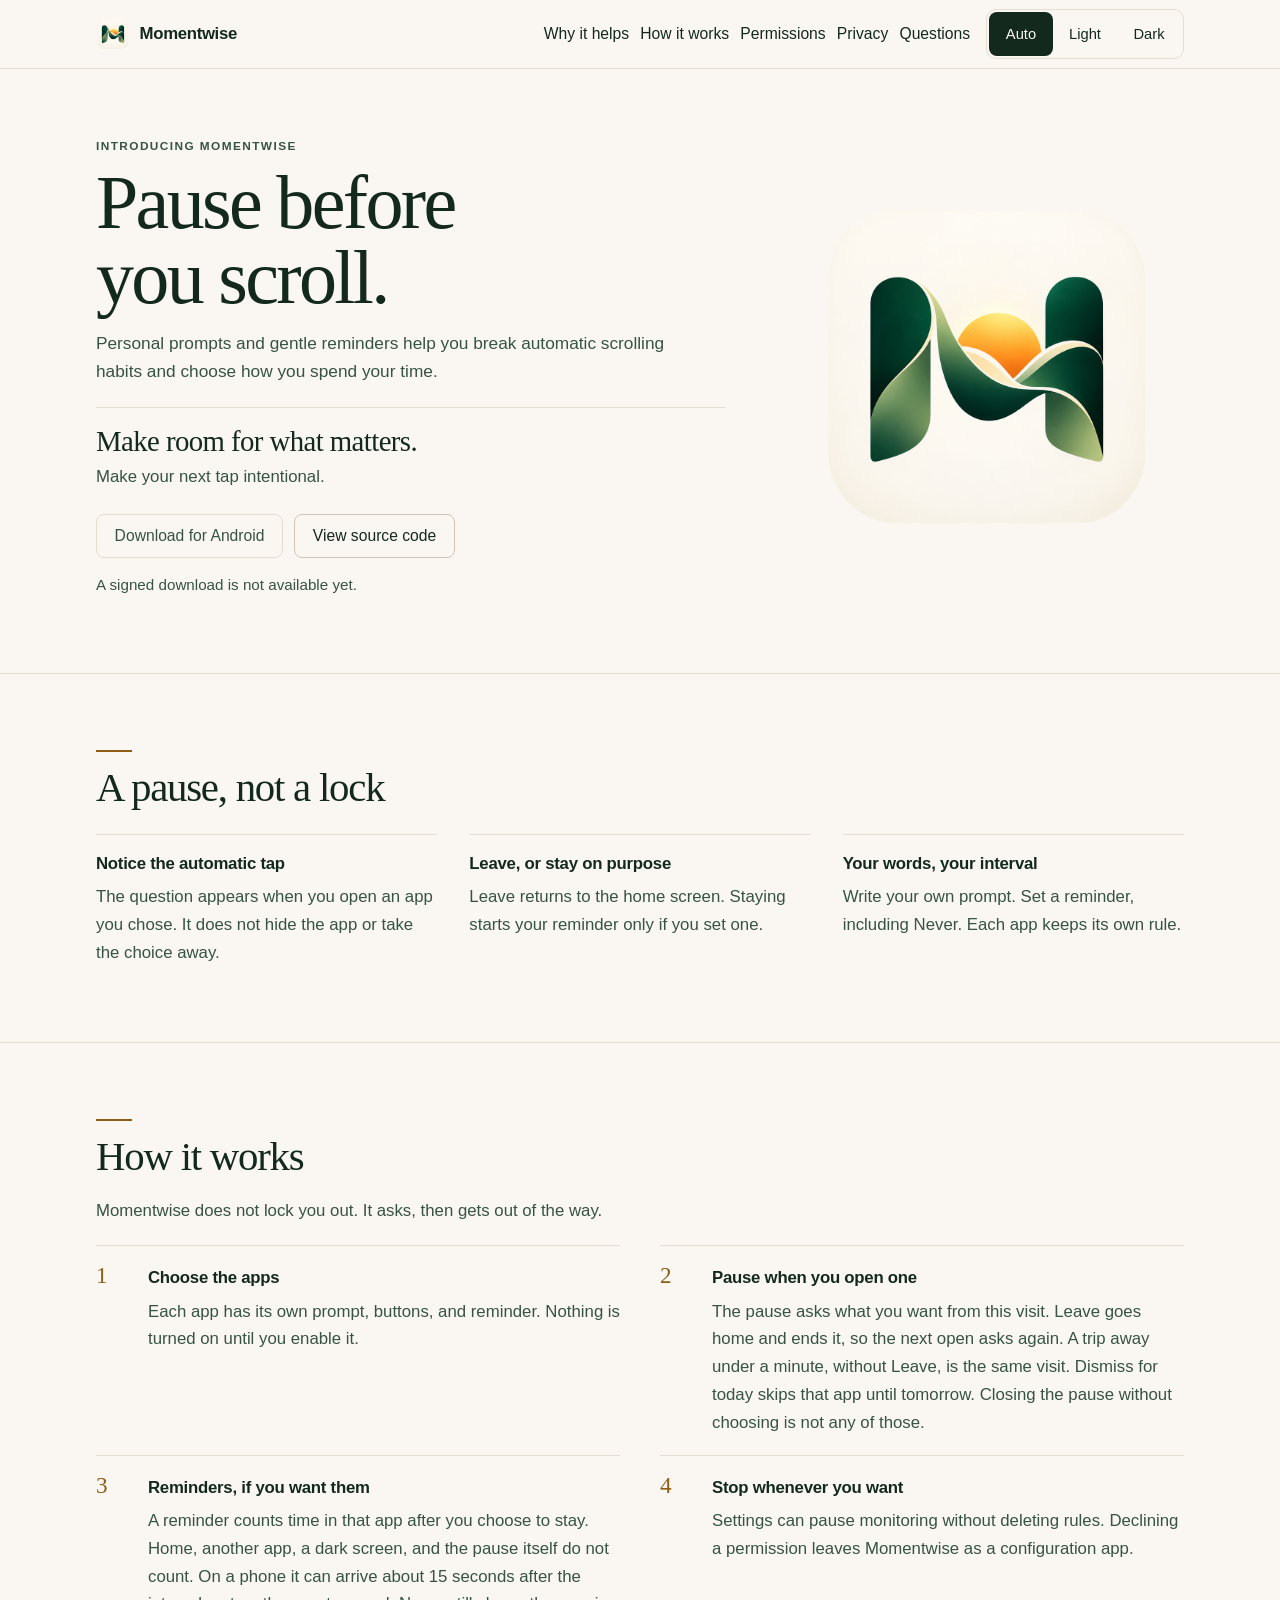
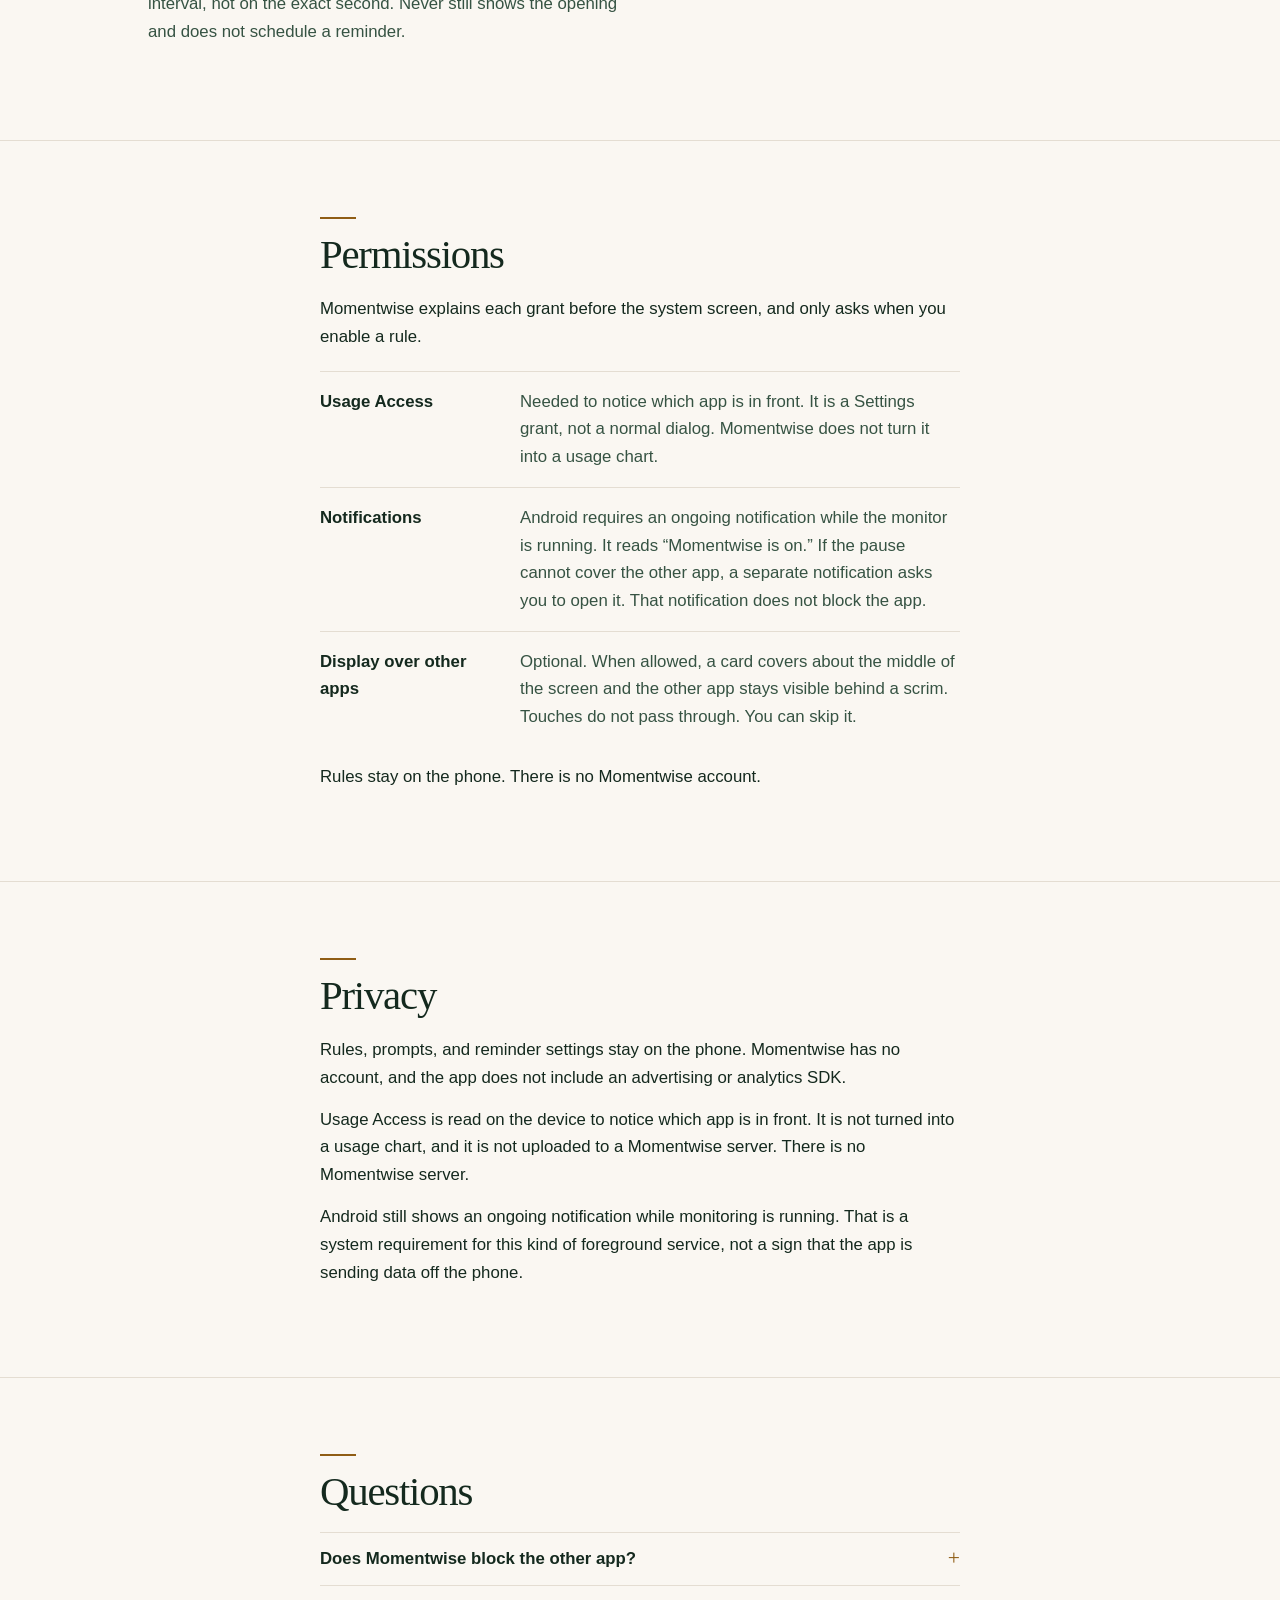
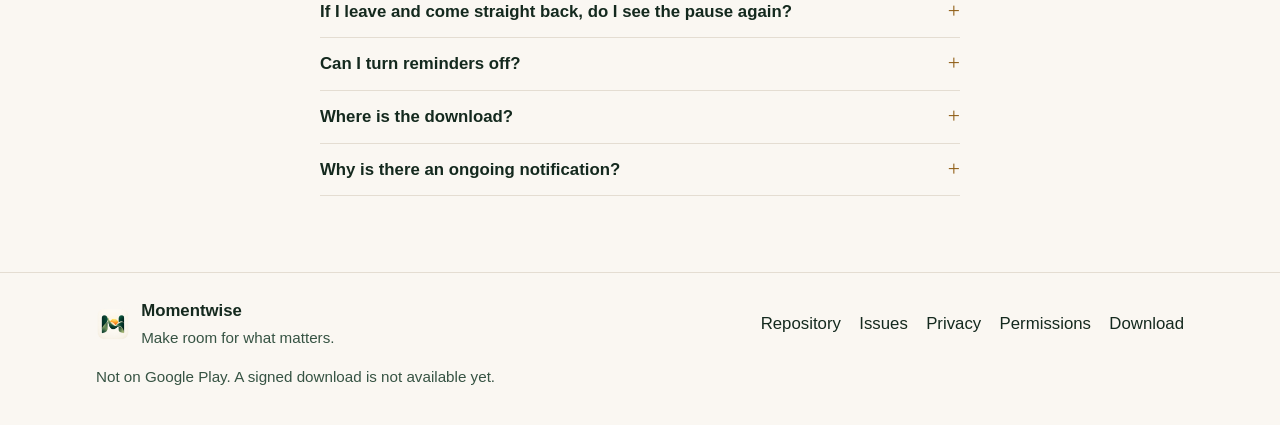
==== commit d9894378: "Add explicit WebSite identity structured data" ====
--- a/index.html
+++ b/index.html
@@ -25,13 +25,25 @@
   <script type="application/ld+json">
     {
       "@context": "https://schema.org",
-      "@type": "SoftwareApplication",
-      "name": "Momentwise",
-      "operatingSystem": "Android",
-      "applicationCategory": "LifestyleApplication",
-      "url": "https://nawzblaze.github.io/momentwise/",
-      "image": "https://nawzblaze.github.io/momentwise/assets/og.jpg",
-      "description": "Momentwise helps you pause before opening distracting apps and check in during actual app use. Set your own prompts and reminders on your Android phone."
+      "@graph": [
+        {
+          "@type": "WebSite",
+          "@id": "https://nawzblaze.github.io/momentwise/#website",
+          "name": "Momentwise",
+          "url": "https://nawzblaze.github.io/momentwise/",
+          "inLanguage": "en"
+        },
+        {
+          "@type": "SoftwareApplication",
+          "@id": "https://nawzblaze.github.io/momentwise/#app",
+          "name": "Momentwise",
+          "operatingSystem": "Android",
+          "applicationCategory": "LifestyleApplication",
+          "url": "https://nawzblaze.github.io/momentwise/",
+          "image": "https://nawzblaze.github.io/momentwise/assets/og.jpg",
+          "description": "Momentwise helps you pause before opening distracting apps and check in during actual app use. Set your own prompts and reminders on your Android phone."
+        }
+      ]
     }
   </script>
   <link rel="icon" type="image/png" sizes="32x32" href="./assets/favicon-32.png">
--- a/styles.css
+++ b/styles.css
@@ -265,8 +265,8 @@
 .button-primary:disabled,
 .button-primary[aria-disabled="true"] {
   background: transparent;
-  color: var(--text);
-  border-color: var(--line-strong);
+  color: var(--text-soft);
+  border-color: var(--line);
   cursor: not-allowed;
 }
 
@@ -560,10 +560,10 @@
   .footer-note { grid-column: 1 / -1; }
 }
 
-@media (min-width: 1080px) {
+@media (min-width: 1024px) {
   .nav-toggle { display: none; }
 
-  .header-inner { flex-wrap: nowrap; gap: 1rem 1.25rem; }
+  .header-inner { flex-wrap: nowrap; gap: 0.75rem 1rem; }
 
   .site-nav {
     display: flex;
@@ -573,7 +573,8 @@
     order: 0;
     width: auto;
     margin-left: auto;
-    gap: 0.15rem 0.85rem;
+    gap: 0.1rem 0.7rem;
+    font-size: 0.94rem;
   }
 
   .theme-selector {
@@ -582,7 +583,7 @@
     width: auto;
   }
 
-  .theme-option { min-width: 4.5rem; padding: 0 0.7rem; }
+  .theme-option { min-width: 4rem; padding: 0 0.5rem; }
 }
 
 @media (min-width: 960px) {
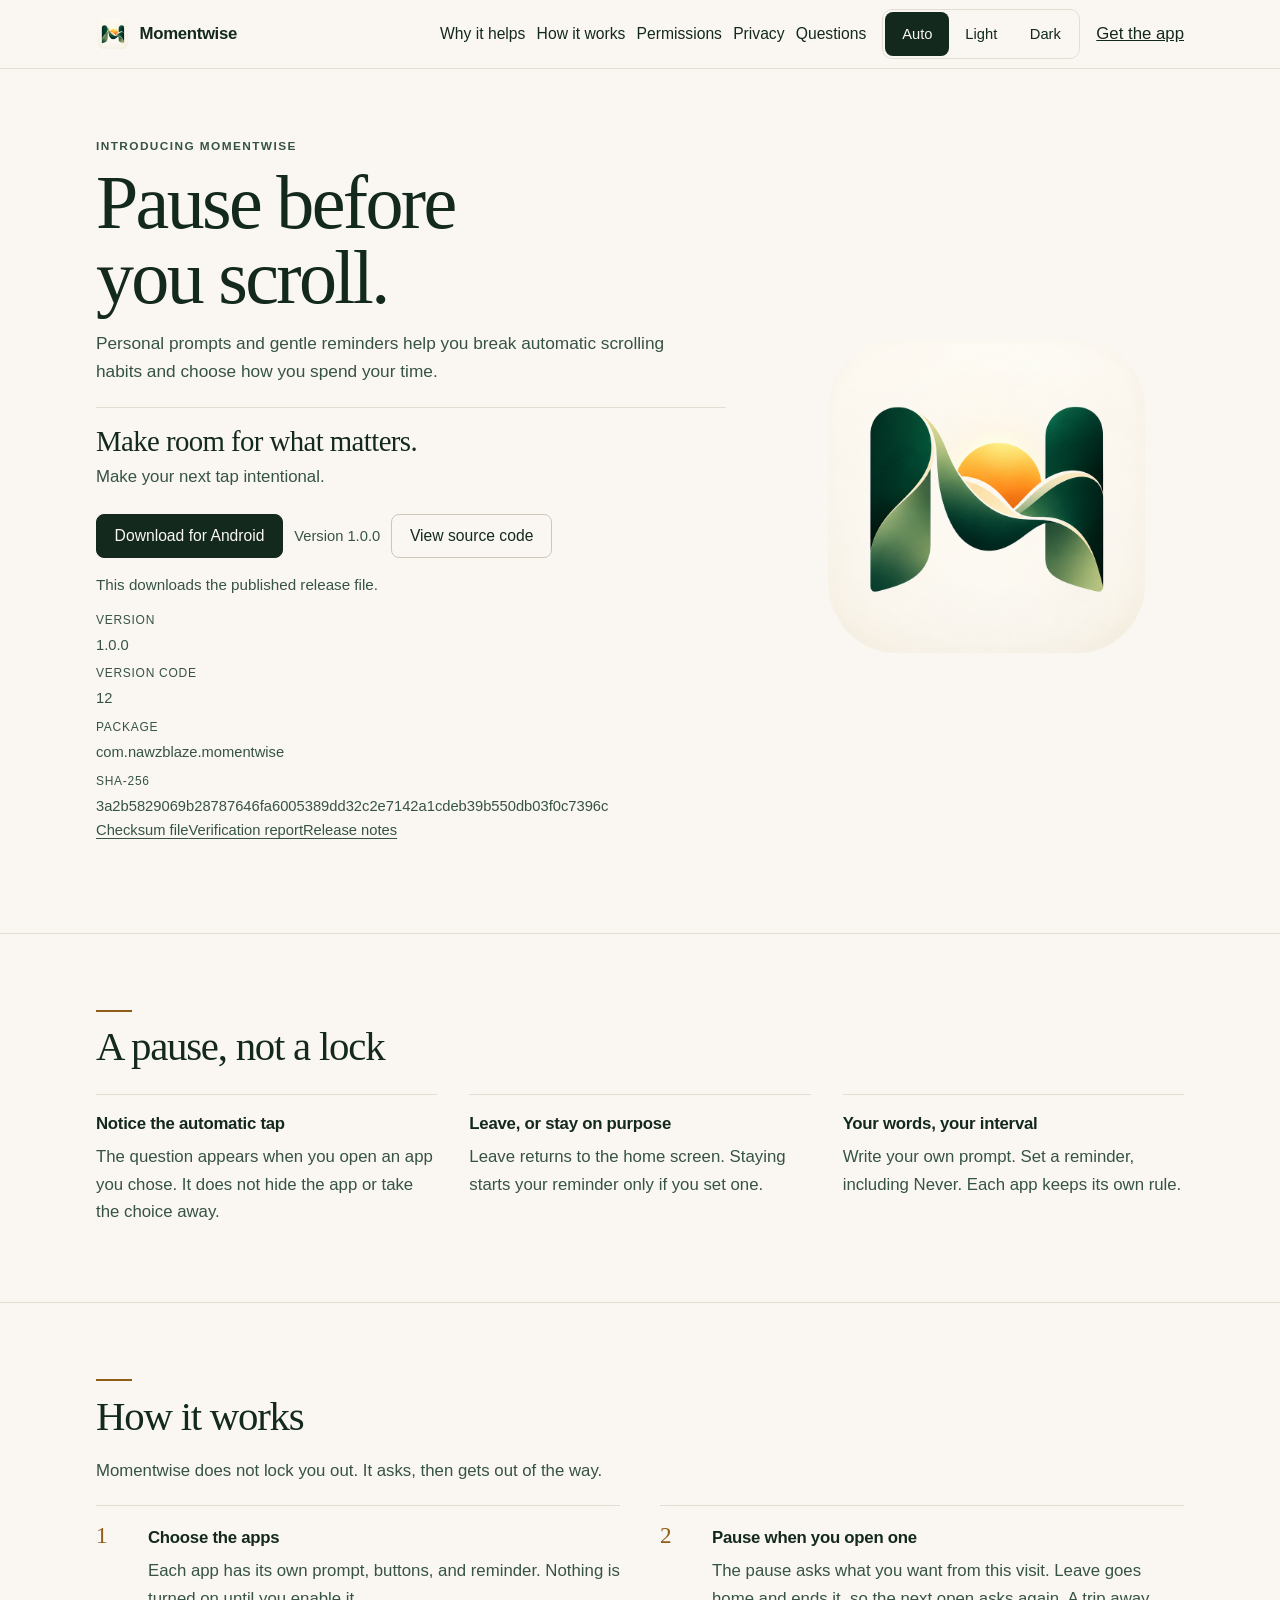
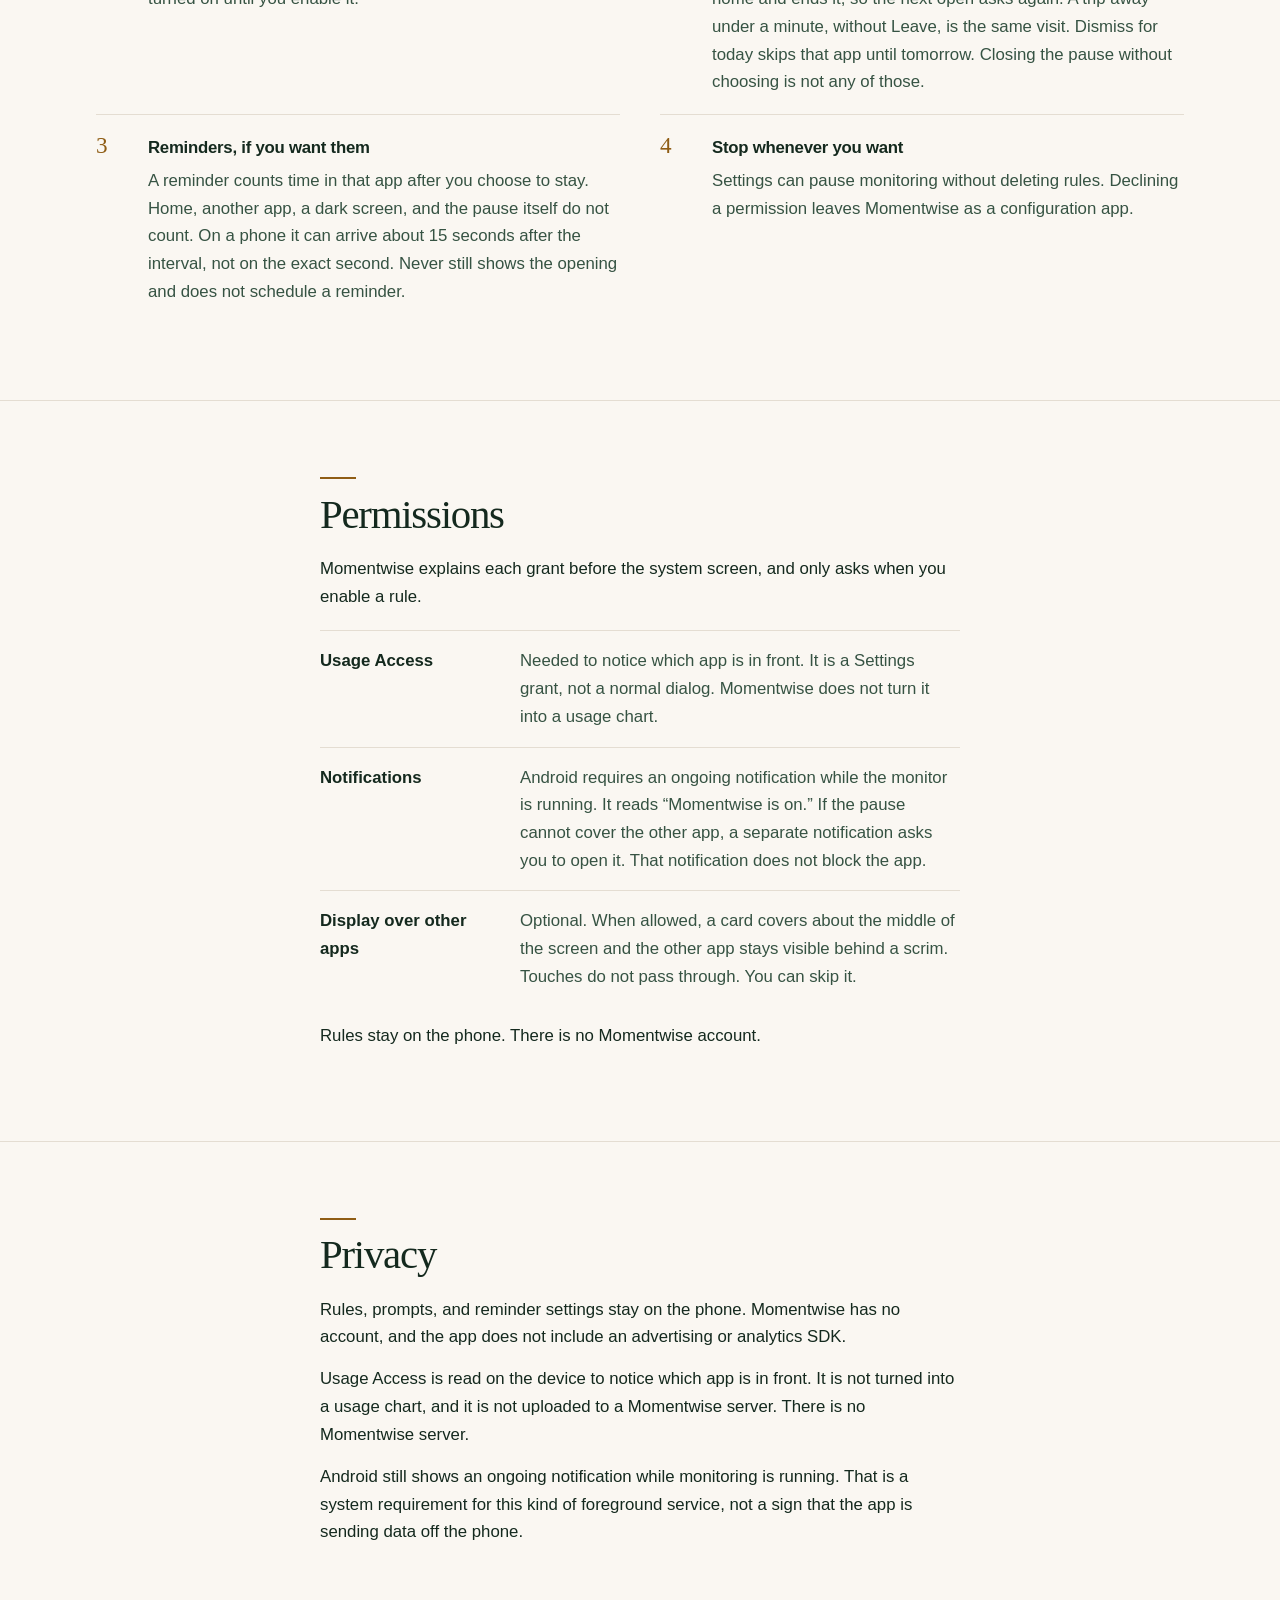
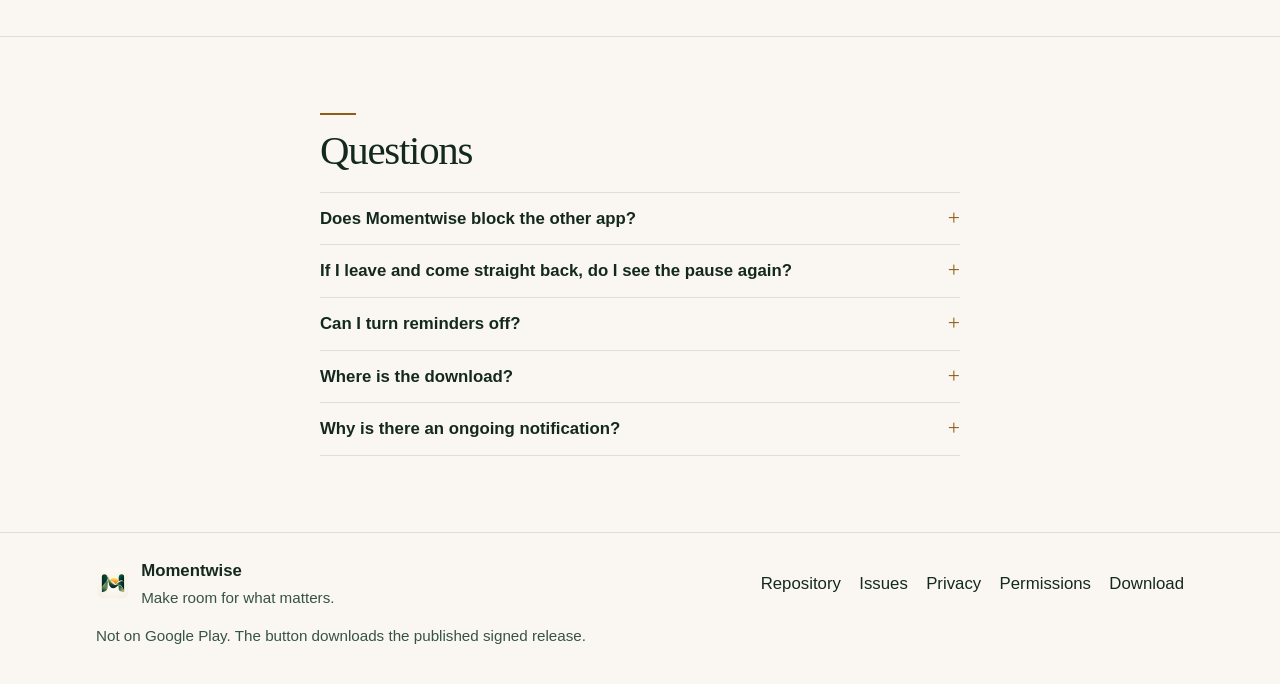
==== commit 800b4f72: "Add a clear primary download action to the site header" ====
--- a/index.html
+++ b/index.html
@@ -92,6 +92,7 @@
         <button type="button" class="theme-option" role="radio" aria-checked="false" data-theme-value="light">Light</button>
         <button type="button" class="theme-option" role="radio" aria-checked="false" data-theme-value="dark">Dark</button>
       </div>
+      <a class="header-download" href="#download-button">Get the app</a>
     </div>
   </header>
 
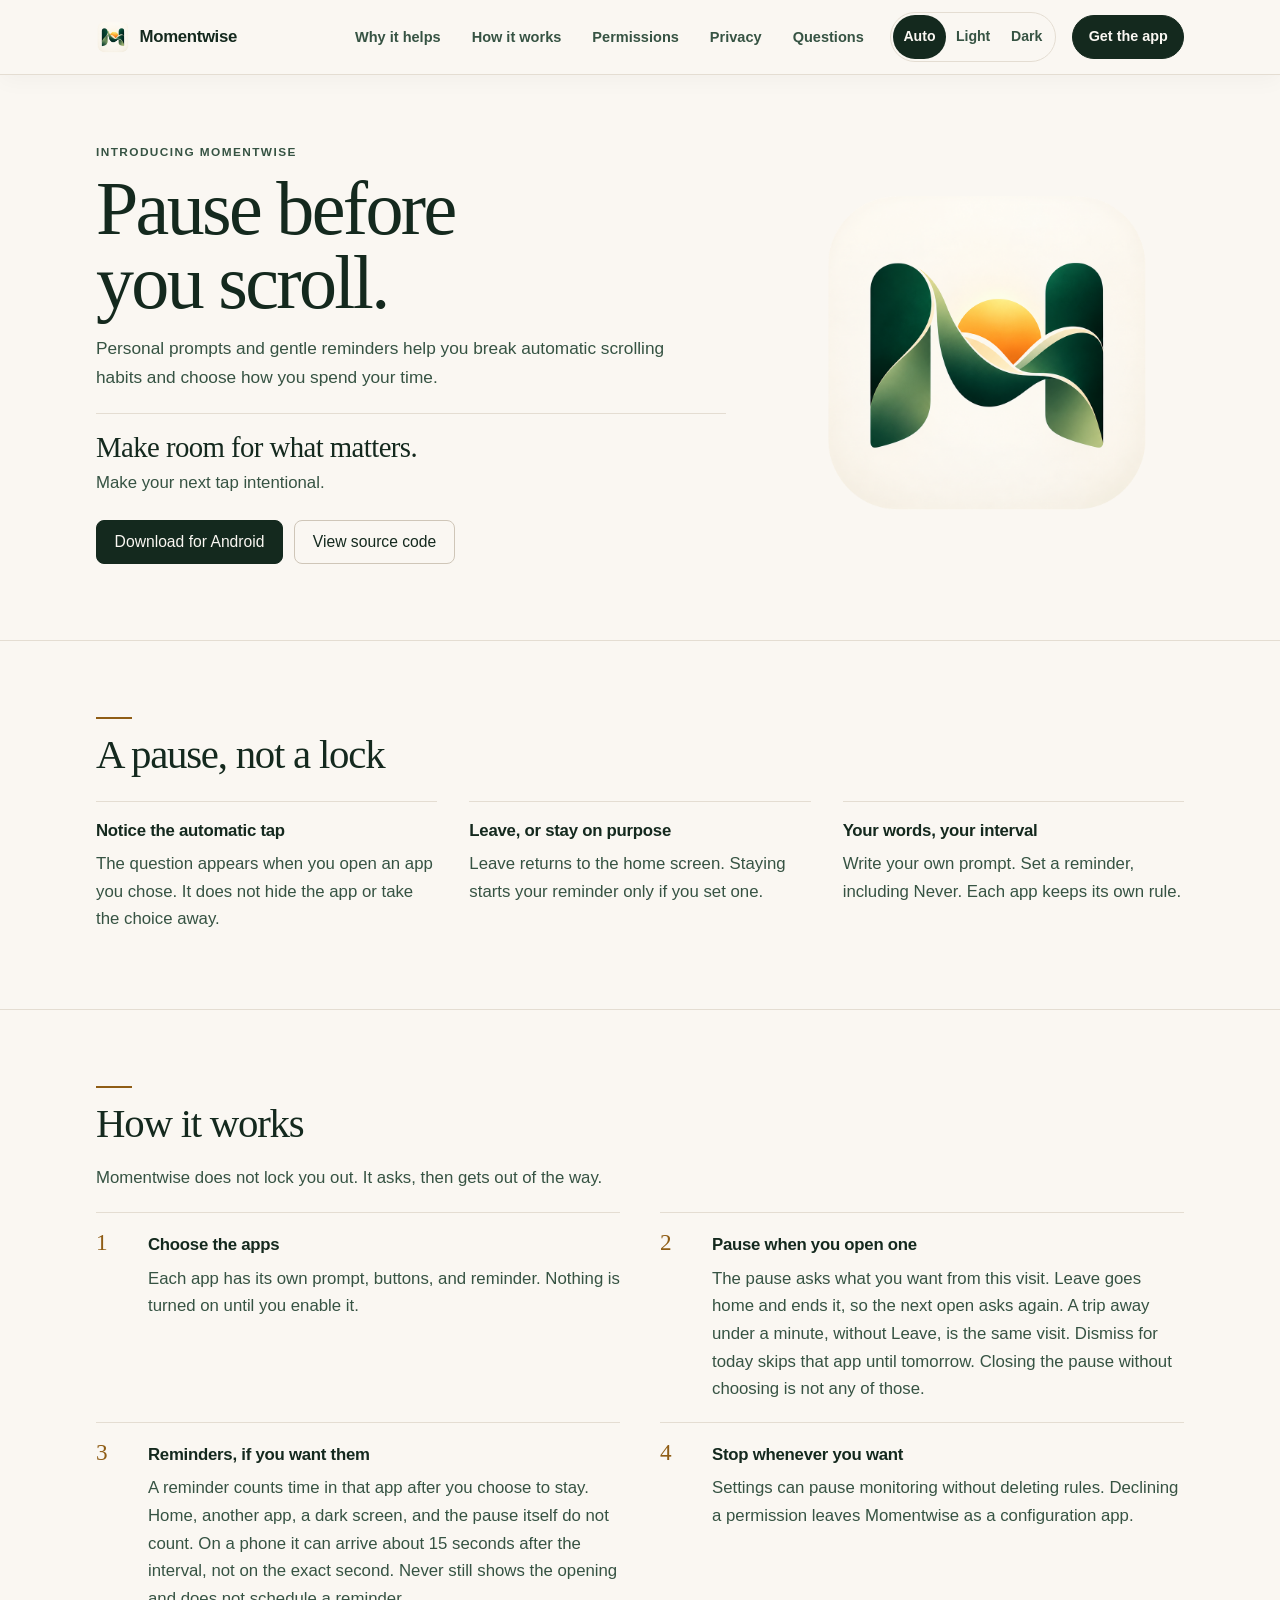
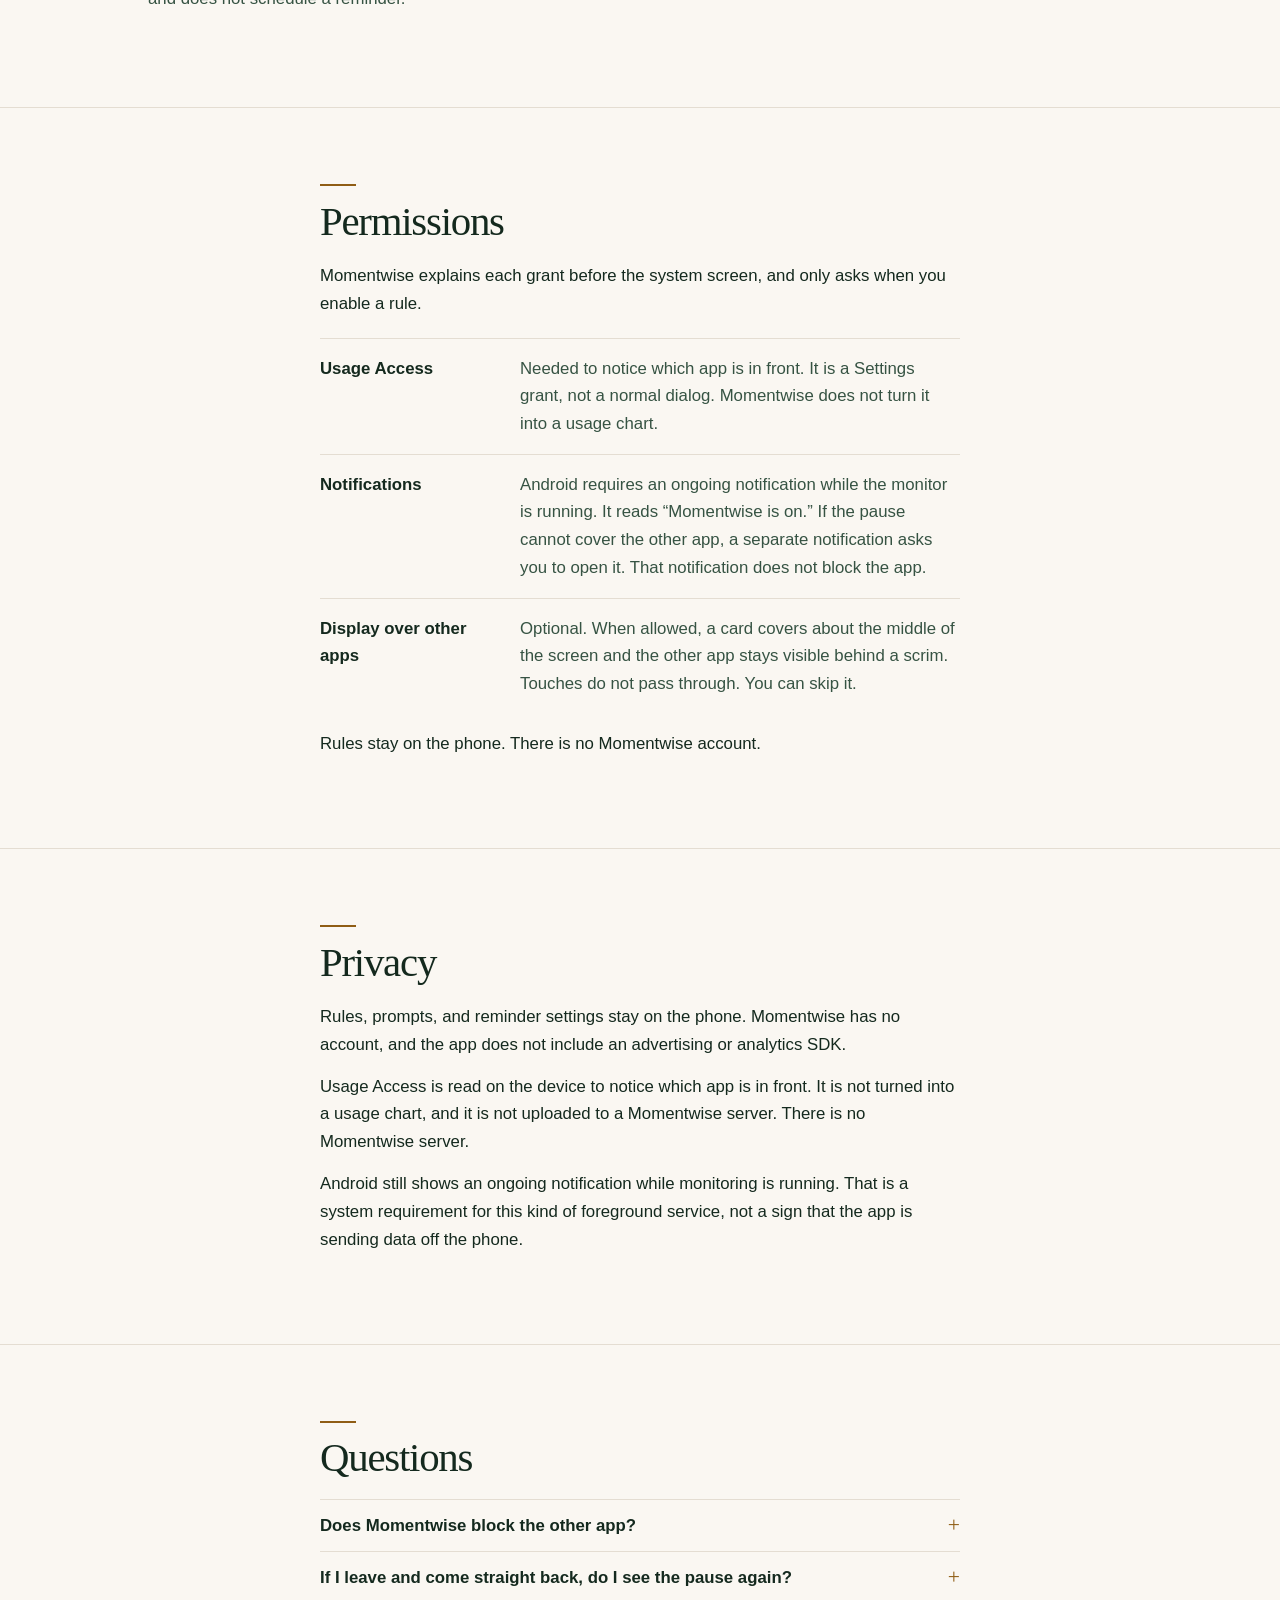
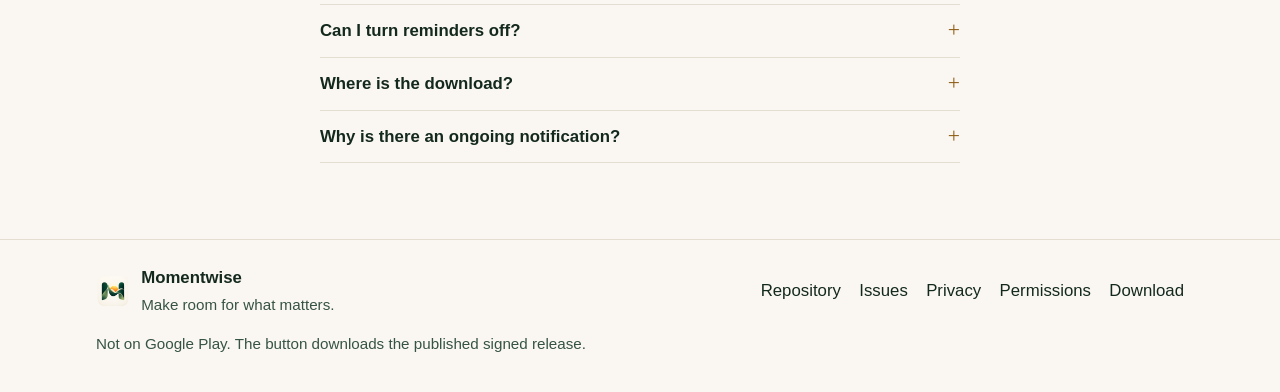
==== commit 8f4c0ded: "Remove technical release details from the homepage" ====
--- a/index.html
+++ b/index.html
@@ -105,13 +105,9 @@
           <p class="lede">Personal prompts and gentle reminders help you break automatic scrolling habits and choose how you spend your time.</p>
           <p class="brand-tagline">Make room for what matters.</p>
           <p class="secondary-line">Make your next tap intentional.</p>
-          <div class="hero-actions">
+          <div class="hero-actions" id="download">
             <button type="button" class="button button-primary" id="download-button" disabled aria-disabled="true">Download for Android</button>
             <a class="button button-secondary" href="https://github.com/NawzBlaze/momentwise" target="_blank" rel="noopener noreferrer">View source code</a>
-          </div>
-          <div class="download-block" id="download">
-            <p class="status-line" id="download-status" aria-live="polite">A signed download is not available yet.</p>
-            <div id="download-details" class="download-details" hidden></div>
           </div>
         </div>
         <figure class="hero-mark">
--- a/styles.css
+++ b/styles.css
@@ -89,16 +89,17 @@
   z-index: 10;
   background: var(--header);
   border-bottom: 1px solid var(--line);
-  backdrop-filter: blur(12px);
+  box-shadow: 0 5px 22px rgba(20, 41, 30, 0.035);
+  backdrop-filter: blur(16px);
 }
 
 .header-inner {
   display: flex;
   flex-wrap: wrap;
   align-items: center;
-  gap: 0.5rem 0.75rem;
-  min-height: 4.25rem;
-  padding-block: 0.55rem;
+  gap: 0.5rem 0.85rem;
+  min-height: 4.6rem;
+  padding-block: 0.6rem;
 }
 
 .brand {
@@ -130,11 +131,12 @@
   margin-left: auto;
   padding: 0 0.85rem;
   border: 1px solid var(--line-strong);
-  border-radius: 8px;
+  border-radius: 999px;
   background: transparent;
   color: var(--text);
   font: inherit;
   font-size: 0.92rem;
+  font-weight: 600;
   cursor: pointer;
 }
 
@@ -152,13 +154,21 @@
   display: flex;
   align-items: center;
   min-height: 44px;
-  padding: 0.2rem 0;
+  padding: 0.25rem 0.62rem;
+  border-radius: 999px;
+  color: var(--text-soft);
+  text-decoration: none;
+  font-size: 0.91rem;
+  font-weight: 560;
+  white-space: nowrap;
+  transition: background-color 160ms ease, color 160ms ease;
+}
+
+.site-nav a:hover {
+  background: var(--line);
   color: var(--text);
   text-decoration: none;
-  font-size: 0.98rem;
-}
-
-.site-nav a:hover { text-decoration: underline; text-underline-offset: 0.2em; }
+}
 
 .theme-selector {
   display: flex;
@@ -166,7 +176,7 @@
   order: 3;
   padding: 2px;
   border: 1px solid var(--line);
-  border-radius: 10px;
+  border-radius: 999px;
   background: transparent;
 }
 
@@ -175,17 +185,41 @@
   min-width: 44px;
   min-height: 44px;
   border: 0;
-  border-radius: 8px;
+  border-radius: 999px;
   background: transparent;
-  color: var(--text);
+  color: var(--text-soft);
   font: inherit;
-  font-size: 0.92rem;
+  font-size: 0.88rem;
+  font-weight: 560;
   cursor: pointer;
 }
 
 .theme-option[aria-checked="true"] {
   background: var(--text);
   color: var(--bg);
+}
+
+.header-download {
+  display: none;
+  align-items: center;
+  justify-content: center;
+  min-height: 44px;
+  padding: 0.45rem 0.95rem;
+  border: 1px solid var(--text);
+  border-radius: 999px;
+  background: var(--text);
+  color: var(--bg);
+  font-size: 0.9rem;
+  font-weight: 650;
+  line-height: 1.2;
+  text-decoration: none;
+  white-space: nowrap;
+  transition: transform 160ms ease, opacity 160ms ease;
+}
+
+.header-download:hover {
+  opacity: 0.9;
+  transform: translateY(-1px);
 }
 
 .hero { padding: 2.25rem 0 2.75rem; }
@@ -284,14 +318,6 @@
 }
 
 .button-secondary:hover { border-color: var(--text); }
-
-.version-label {
-  display: inline-flex;
-  align-items: center;
-  min-height: 44px;
-  color: var(--text-soft);
-  font-size: 0.92rem;
-}
 
 .status-line {
   margin: 0.85rem 0 0;
@@ -583,7 +609,9 @@
     width: auto;
   }
 
-  .theme-option { min-width: 4rem; padding: 0 0.5rem; }
+  .theme-option { min-width: 3.35rem; padding: 0 0.45rem; }
+
+  .header-download { display: inline-flex; }
 }
 
 @media (min-width: 960px) {
